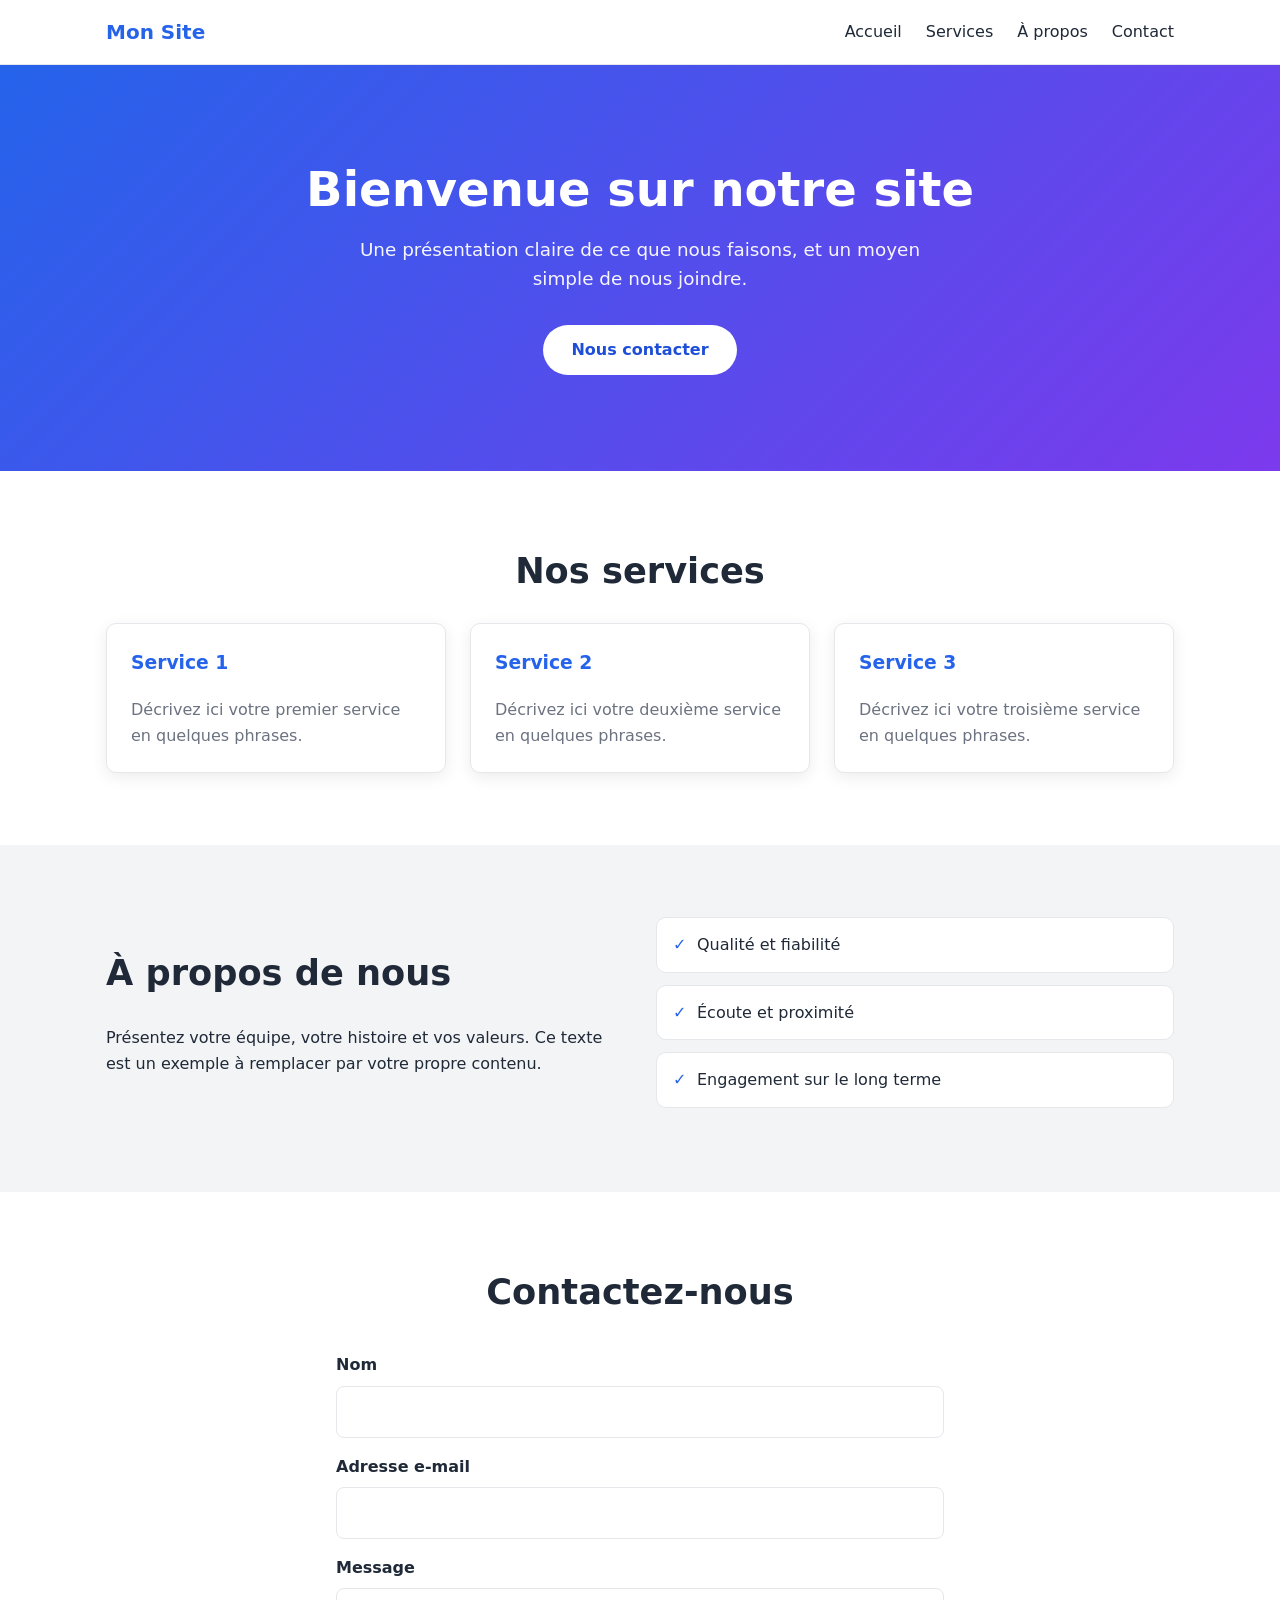
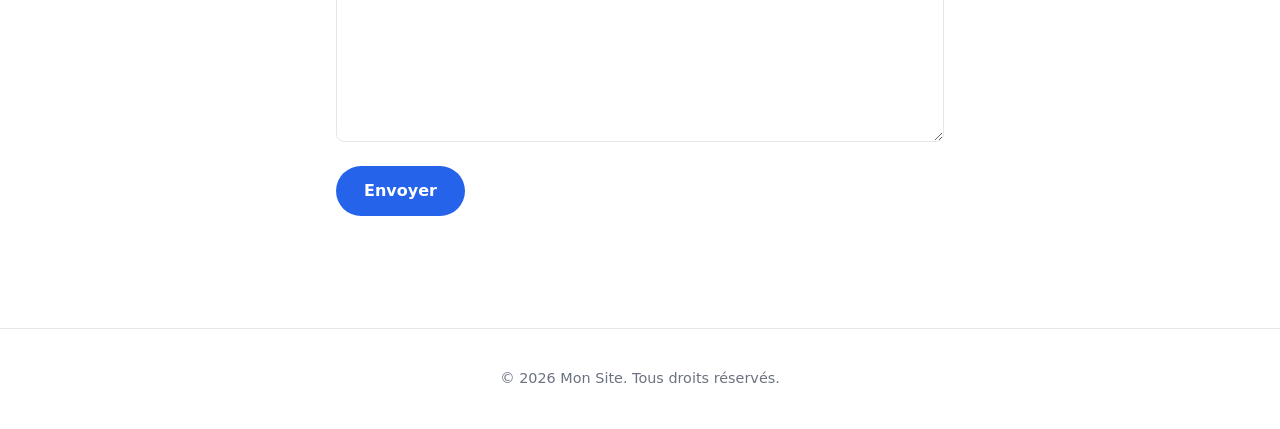
==== index.html @ e7da606e "Ajoute le site internet statique Page d'accueil responsive en HTML/CSS/JS sans dépendance : en-tête " ====
<!doctype html>
<html lang="fr">
<head>
  <meta charset="utf-8">
  <meta name="viewport" content="width=device-width, initial-scale=1">
  <meta name="description" content="Bienvenue sur notre site internet : découvrez nos services, notre histoire et contactez-nous.">
  <title>Mon site internet</title>
  <link rel="stylesheet" href="css/style.css">
</head>
<body>
  <header class="site-header">
    <div class="container header-inner">
      <a href="#accueil" class="logo">Mon Site</a>
      <button class="menu-toggle" aria-label="Ouvrir le menu" aria-expanded="false" aria-controls="menu">
        <span></span><span></span><span></span>
      </button>
      <nav id="menu" class="main-nav">
        <a href="#accueil">Accueil</a>
        <a href="#services">Services</a>
        <a href="#a-propos">À propos</a>
        <a href="#contact">Contact</a>
      </nav>
    </div>
  </header>

  <main>
    <section id="accueil" class="hero">
      <div class="container">
        <h1>Bienvenue sur notre site</h1>
        <p class="lead">Une présentation claire de ce que nous faisons, et un moyen simple de nous joindre.</p>
        <a href="#contact" class="btn">Nous contacter</a>
      </div>
    </section>

    <section id="services" class="section">
      <div class="container">
        <h2>Nos services</h2>
        <div class="cards">
          <article class="card">
            <h3>Service 1</h3>
            <p>Décrivez ici votre premier service en quelques phrases.</p>
          </article>
          <article class="card">
            <h3>Service 2</h3>
            <p>Décrivez ici votre deuxième service en quelques phrases.</p>
          </article>
          <article class="card">
            <h3>Service 3</h3>
            <p>Décrivez ici votre troisième service en quelques phrases.</p>
          </article>
        </div>
      </div>
    </section>

    <section id="a-propos" class="section alt">
      <div class="container about">
        <div>
          <h2>À propos de nous</h2>
          <p>Présentez votre équipe, votre histoire et vos valeurs. Ce texte est un exemple à remplacer par votre propre contenu.</p>
        </div>
        <ul class="highlights">
          <li>Qualité et fiabilité</li>
          <li>Écoute et proximité</li>
          <li>Engagement sur le long terme</li>
        </ul>
      </div>
    </section>

    <section id="contact" class="section">
      <div class="container narrow">
        <h2>Contactez-nous</h2>
        <form class="contact-form" action="#" method="post">
          <label for="nom">Nom</label>
          <input id="nom" name="nom" type="text" required autocomplete="name">

          <label for="email">Adresse e-mail</label>
          <input id="email" name="email" type="email" required autocomplete="email">

          <label for="message">Message</label>
          <textarea id="message" name="message" rows="5" required></textarea>

          <button type="submit" class="btn">Envoyer</button>
          <p class="form-status" role="status" aria-live="polite"></p>
        </form>
      </div>
    </section>
  </main>

  <footer class="site-footer">
    <div class="container">
      <p>&copy; <span id="annee"></span> Mon Site. Tous droits réservés.</p>
    </div>
  </footer>

  <script src="js/main.js"></script>
</body>
</html>
---- css/style.css ----
:root {
  --color-primary: #2563eb;
  --color-primary-dark: #1d4ed8;
  --color-text: #1f2937;
  --color-muted: #6b7280;
  --color-bg: #ffffff;
  --color-bg-alt: #f3f4f6;
  --color-border: #e5e7eb;
  --radius: 10px;
  --shadow: 0 4px 16px rgba(0, 0, 0, 0.08);
}

@media (prefers-color-scheme: dark) {
  :root:not([data-theme="light"]) {
    --color-text: #f3f4f6;
    --color-muted: #9ca3af;
    --color-bg: #111827;
    --color-bg-alt: #1f2937;
    --color-border: #374151;
    --shadow: 0 4px 16px rgba(0, 0, 0, 0.4);
  }
}

* {
  box-sizing: border-box;
}

html {
  scroll-behavior: smooth;
  scroll-padding-top: 80px;
}

body {
  margin: 0;
  font-family: system-ui, -apple-system, "Segoe UI", Roboto, Helvetica, Arial, sans-serif;
  line-height: 1.6;
  color: var(--color-text);
  background: var(--color-bg);
}

img {
  max-width: 100%;
  display: block;
}

.container {
  width: 100%;
  max-width: 1100px;
  margin: 0 auto;
  padding: 0 16px;
}

.narrow {
  max-width: 640px;
}

/* Header */
.site-header {
  position: sticky;
  top: 0;
  z-index: 100;
  background: var(--color-bg);
  border-bottom: 1px solid var(--color-border);
}

.header-inner {
  display: flex;
  align-items: center;
  justify-content: space-between;
  height: 64px;
}

.logo {
  font-weight: 700;
  font-size: 1.25rem;
  color: var(--color-primary);
  text-decoration: none;
}

.main-nav {
  display: none;
}

.main-nav a {
  color: var(--color-text);
  text-decoration: none;
  margin-left: 24px;
  font-weight: 500;
}

.main-nav a:hover,
.main-nav a:focus-visible {
  color: var(--color-primary);
}

.menu-toggle {
  display: flex;
  flex-direction: column;
  gap: 5px;
  padding: 8px;
  background: none;
  border: 0;
  cursor: pointer;
}

.menu-toggle span {
  display: block;
  width: 24px;
  height: 2px;
  background: var(--color-text);
  transition: transform 0.2s, opacity 0.2s;
}

.menu-toggle[aria-expanded="true"] span:nth-child(1) {
  transform: translateY(7px) rotate(45deg);
}

.menu-toggle[aria-expanded="true"] span:nth-child(2) {
  opacity: 0;
}

.menu-toggle[aria-expanded="true"] span:nth-child(3) {
  transform: translateY(-7px) rotate(-45deg);
}

/* Mobile menu (open state) */
.main-nav.open {
  display: flex;
  flex-direction: column;
  position: absolute;
  top: 64px;
  left: 0;
  right: 0;
  background: var(--color-bg);
  border-bottom: 1px solid var(--color-border);
  padding: 8px 16px 16px;
  box-shadow: var(--shadow);
}

.main-nav.open a {
  margin: 0;
  padding: 12px 0;
  border-top: 1px solid var(--color-border);
}

/* Hero */
.hero {
  padding: 96px 0;
  text-align: center;
  background: linear-gradient(135deg, var(--color-primary), #7c3aed);
  color: #fff;
}

.hero h1 {
  font-size: clamp(2rem, 5vw, 3rem);
  margin: 0 0 16px;
  line-height: 1.2;
}

.lead {
  font-size: 1.15rem;
  max-width: 600px;
  margin: 0 auto 32px;
  opacity: 0.95;
}

/* Sections */
.section {
  padding: 72px 0;
}

.section.alt {
  background: var(--color-bg-alt);
}

h2 {
  font-size: clamp(1.6rem, 4vw, 2.2rem);
  margin: 0 0 24px;
  text-align: center;
}

/* Cards */
.cards {
  display: grid;
  gap: 24px;
  grid-template-columns: 1fr;
}

.card {
  background: var(--color-bg);
  border: 1px solid var(--color-border);
  border-radius: var(--radius);
  padding: 24px;
  box-shadow: var(--shadow);
}

.card h3 {
  margin-top: 0;
  color: var(--color-primary);
}

.card p {
  color: var(--color-muted);
  margin-bottom: 0;
}

/* About */
.about {
  display: grid;
  gap: 32px;
  grid-template-columns: 1fr;
  align-items: center;
}

.about h2 {
  text-align: left;
}

.highlights {
  list-style: none;
  padding: 0;
  margin: 0;
}

.highlights li {
  padding: 14px 16px 14px 40px;
  margin-bottom: 12px;
  background: var(--color-bg);
  border-radius: var(--radius);
  border: 1px solid var(--color-border);
  position: relative;
}

.highlights li::before {
  content: "✓";
  position: absolute;
  left: 16px;
  color: var(--color-primary);
  font-weight: 700;
}

/* Form */
.contact-form {
  display: flex;
  flex-direction: column;
  gap: 8px;
}

.contact-form label {
  font-weight: 600;
  margin-top: 8px;
}

.contact-form input,
.contact-form textarea {
  font: inherit;
  padding: 12px;
  border: 1px solid var(--color-border);
  border-radius: 8px;
  background: var(--color-bg);
  color: var(--color-text);
}

.contact-form input:focus,
.contact-form textarea:focus {
  outline: 2px solid var(--color-primary);
  outline-offset: 1px;
}

.contact-form .btn {
  margin-top: 16px;
  align-self: flex-start;
  cursor: pointer;
}

.form-status {
  margin: 8px 0 0;
  min-height: 1.5em;
  color: var(--color-muted);
}

/* Buttons */
.btn {
  display: inline-block;
  padding: 12px 28px;
  background: #fff;
  color: var(--color-primary-dark);
  border: 0;
  border-radius: 999px;
  font: inherit;
  font-weight: 600;
  text-decoration: none;
  transition: transform 0.15s, box-shadow 0.15s;
}

.btn:hover,
.btn:focus-visible {
  transform: translateY(-2px);
  box-shadow: var(--shadow);
}

.section .btn,
.contact-form .btn {
  background: var(--color-primary);
  color: #fff;
}

.section .btn:hover,
.contact-form .btn:hover {
  background: var(--color-primary-dark);
}

/* Footer */
.site-footer {
  padding: 24px 0;
  text-align: center;
  color: var(--color-muted);
  border-top: 1px solid var(--color-border);
  font-size: 0.9rem;
}

/* Desktop */
@media (min-width: 768px) {
  .menu-toggle {
    display: none;
  }

  .main-nav {
    display: flex;
    align-items: center;
  }

  .cards {
    grid-template-columns: repeat(3, 1fr);
  }

  .about {
    grid-template-columns: 1fr 1fr;
  }
}

@media (prefers-reduced-motion: reduce) {
  html {
    scroll-behavior: auto;
  }

  *,
  *::before,
  *::after {
    transition: none !important;
  }
}
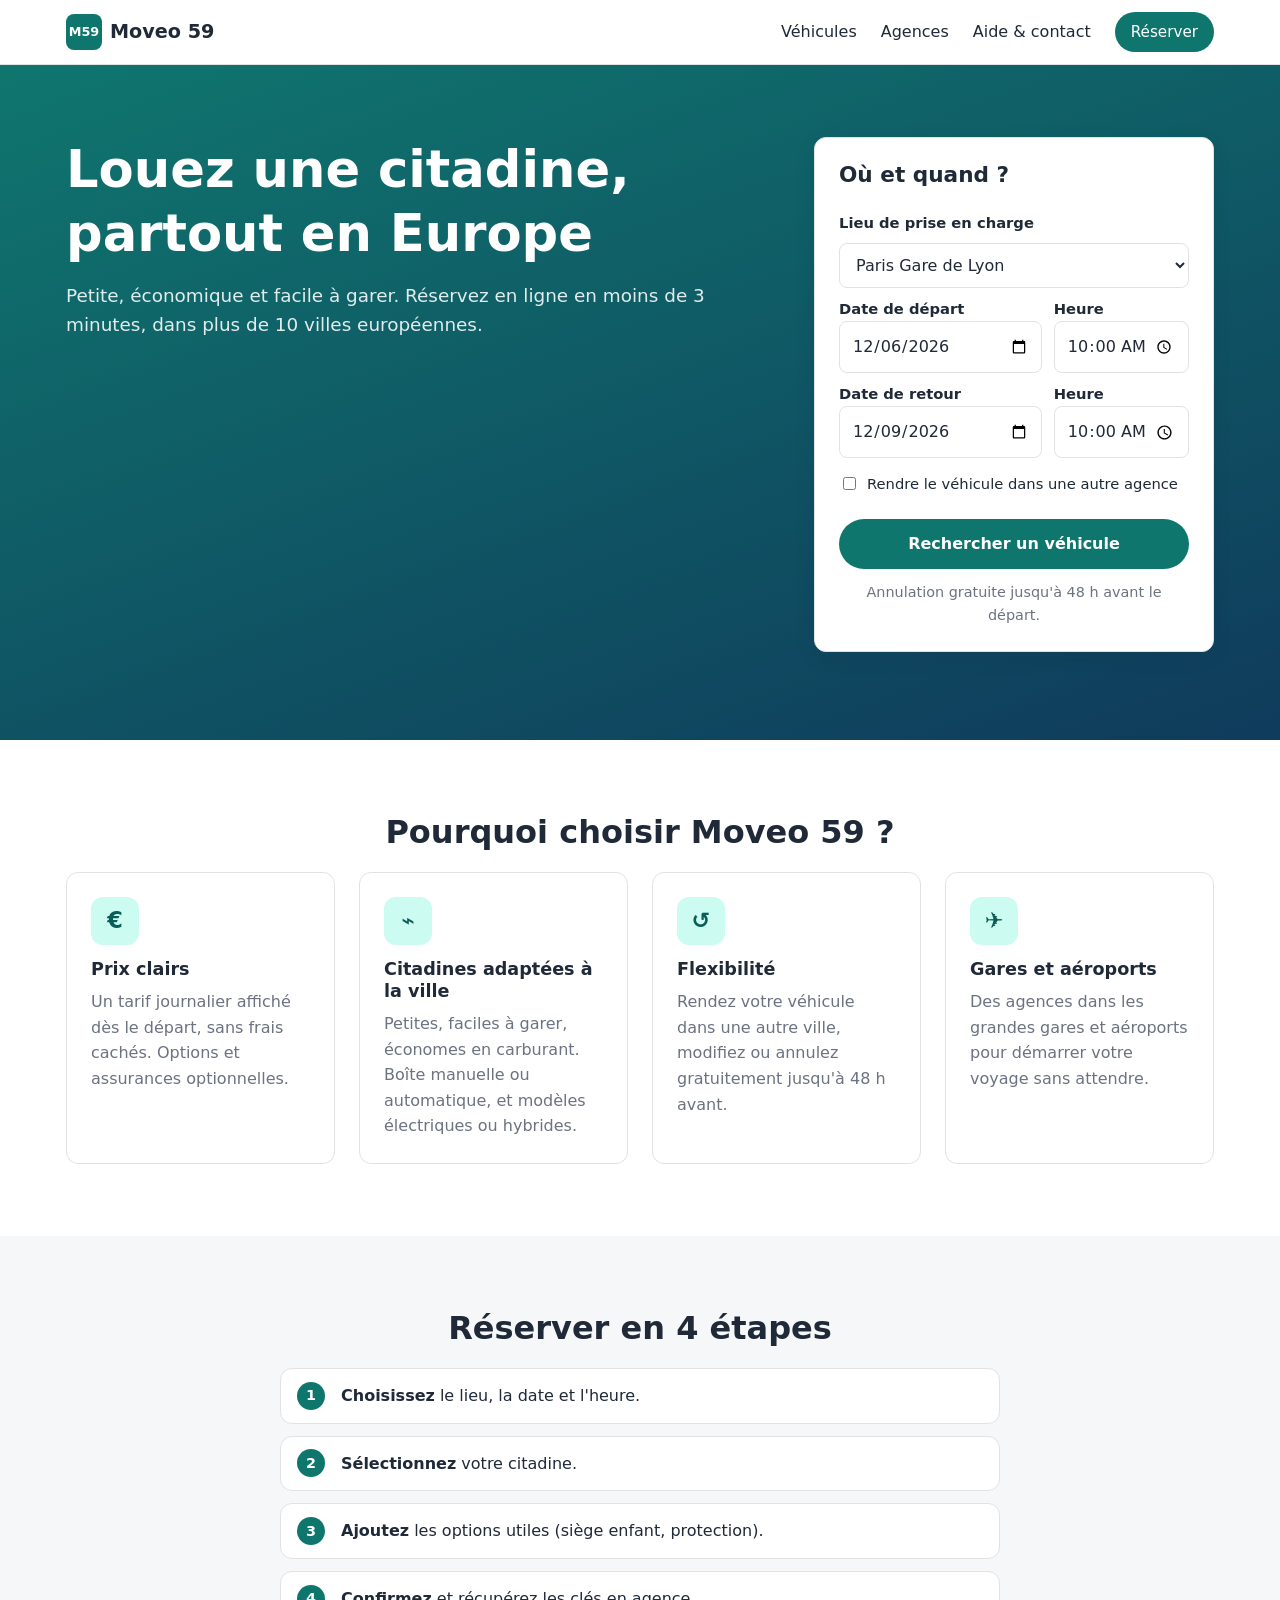
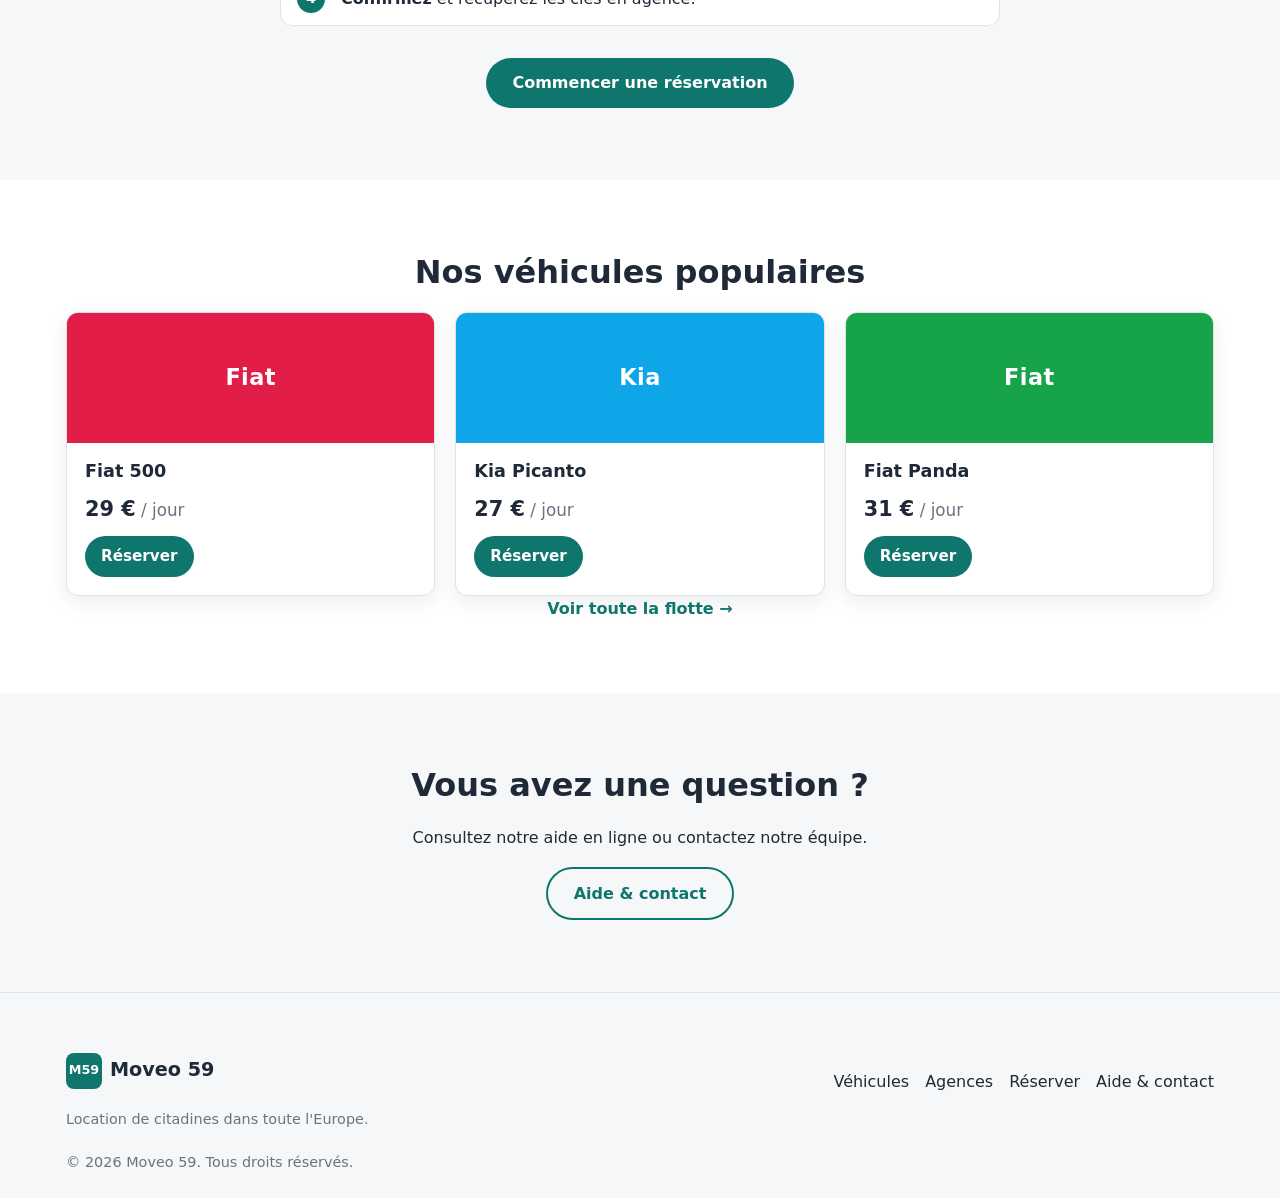
==== commit feda9976: "Crée le site de location Moveo 59 Site statique multi-pages pour la location de citadines en Europe " ====
--- a/index.html
+++ b/index.html
@@ -3,95 +3,173 @@
 <head>
   <meta charset="utf-8">
   <meta name="viewport" content="width=device-width, initial-scale=1">
-  <meta name="description" content="Bienvenue sur notre site internet : découvrez nos services, notre histoire et contactez-nous.">
-  <title>Mon site internet</title>
+  <meta name="description" content="Moveo 59 : location de véhicules citadins dans toute l'Europe. Réservez en quelques clics, récupérez votre voiture en agence ou à l'aéroport.">
+  <title>Moveo 59 — Location de citadines en Europe</title>
   <link rel="stylesheet" href="css/style.css">
 </head>
 <body>
   <header class="site-header">
     <div class="container header-inner">
-      <a href="#accueil" class="logo">Mon Site</a>
+      <a href="index.html" class="logo"><span class="logo-mark">M59</span> Moveo 59</a>
       <button class="menu-toggle" aria-label="Ouvrir le menu" aria-expanded="false" aria-controls="menu">
         <span></span><span></span><span></span>
       </button>
       <nav id="menu" class="main-nav">
-        <a href="#accueil">Accueil</a>
-        <a href="#services">Services</a>
-        <a href="#a-propos">À propos</a>
-        <a href="#contact">Contact</a>
+        <a href="vehicules.html">Véhicules</a>
+        <a href="agences.html">Agences</a>
+        <a href="contact.html">Aide &amp; contact</a>
+        <a href="reservation.html" class="btn btn-small nav-cta">Réserver</a>
       </nav>
     </div>
   </header>
 
   <main>
-    <section id="accueil" class="hero">
-      <div class="container">
-        <h1>Bienvenue sur notre site</h1>
-        <p class="lead">Une présentation claire de ce que nous faisons, et un moyen simple de nous joindre.</p>
-        <a href="#contact" class="btn">Nous contacter</a>
+    <section class="hero">
+      <div class="container hero-grid">
+        <div class="hero-texte">
+          <h1>Louez une citadine, partout en Europe</h1>
+          <p class="lead">Petite, économique et facile à garer. Réservez en ligne en moins de 3 minutes, dans plus de 10 villes européennes.</p>
+        </div>
+
+        <form id="form-recherche" class="recherche" aria-label="Rechercher un véhicule">
+          <h2>Où et quand ?</h2>
+
+          <label for="retrait">Lieu de prise en charge</label>
+          <select id="retrait" name="retrait" required></select>
+
+          <div class="ligne-2">
+            <div>
+              <label for="date-debut">Date de départ</label>
+              <input id="date-debut" type="date" required>
+            </div>
+            <div>
+              <label for="heure-debut">Heure</label>
+              <input id="heure-debut" type="time" value="10:00" required>
+            </div>
+          </div>
+
+          <div class="ligne-2">
+            <div>
+              <label for="date-fin">Date de retour</label>
+              <input id="date-fin" type="date" required>
+            </div>
+            <div>
+              <label for="heure-fin">Heure</label>
+              <input id="heure-fin" type="time" value="10:00" required>
+            </div>
+          </div>
+
+          <label class="checkbox">
+            <input id="autre-retour" type="checkbox">
+            Rendre le véhicule dans une autre agence
+          </label>
+
+          <div id="bloc-retour" hidden>
+            <label for="restitution">Lieu de retour</label>
+            <select id="restitution" name="restitution"></select>
+          </div>
+
+          <button type="submit" class="btn btn-block">Rechercher un véhicule</button>
+          <p class="petit">Annulation gratuite jusqu'à 48 h avant le départ.</p>
+        </form>
       </div>
     </section>
 
-    <section id="services" class="section">
+    <section class="section">
       <div class="container">
-        <h2>Nos services</h2>
-        <div class="cards">
-          <article class="card">
-            <h3>Service 1</h3>
-            <p>Décrivez ici votre premier service en quelques phrases.</p>
-          </article>
-          <article class="card">
-            <h3>Service 2</h3>
-            <p>Décrivez ici votre deuxième service en quelques phrases.</p>
-          </article>
-          <article class="card">
-            <h3>Service 3</h3>
-            <p>Décrivez ici votre troisième service en quelques phrases.</p>
-          </article>
+        <h2 class="centre">Pourquoi choisir Moveo 59&nbsp;?</h2>
+        <div class="atouts">
+          <div class="atout">
+            <div class="icone" aria-hidden="true">€</div>
+            <h3>Prix clairs</h3>
+            <p>Un tarif journalier affiché dès le départ, sans frais cachés. Options et assurances optionnelles.</p>
+          </div>
+          <div class="atout">
+            <div class="icone" aria-hidden="true">⌁</div>
+            <h3>Citadines adaptées à la ville</h3>
+            <p>Petites, faciles à garer, économes en carburant. Boîte manuelle ou automatique, et modèles électriques ou hybrides.</p>
+          </div>
+          <div class="atout">
+            <div class="icone" aria-hidden="true">↺</div>
+            <h3>Flexibilité</h3>
+            <p>Rendez votre véhicule dans une autre ville, modifiez ou annulez gratuitement jusqu'à 48 h avant.</p>
+          </div>
+          <div class="atout">
+            <div class="icone" aria-hidden="true">✈</div>
+            <h3>Gares et aéroports</h3>
+            <p>Des agences dans les grandes gares et aéroports pour démarrer votre voyage sans attendre.</p>
+          </div>
         </div>
       </div>
     </section>
 
-    <section id="a-propos" class="section alt">
-      <div class="container about">
-        <div>
-          <h2>À propos de nous</h2>
-          <p>Présentez votre équipe, votre histoire et vos valeurs. Ce texte est un exemple à remplacer par votre propre contenu.</p>
+    <section class="section alt">
+      <div class="container">
+        <h2 class="centre">Réserver en 4 étapes</h2>
+        <ol class="etapes-liste">
+          <li><strong>Choisissez</strong> le lieu, la date et l'heure.</li>
+          <li><strong>Sélectionnez</strong> votre citadine.</li>
+          <li><strong>Ajoutez</strong> les options utiles (siège enfant, protection).</li>
+          <li><strong>Confirmez</strong> et récupérez les clés en agence.</li>
+        </ol>
+        <div class="centre">
+          <a href="reservation.html" class="btn">Commencer une réservation</a>
         </div>
-        <ul class="highlights">
-          <li>Qualité et fiabilité</li>
-          <li>Écoute et proximité</li>
-          <li>Engagement sur le long terme</li>
-        </ul>
       </div>
     </section>
 
-    <section id="contact" class="section">
-      <div class="container narrow">
-        <h2>Contactez-nous</h2>
-        <form class="contact-form" action="#" method="post">
-          <label for="nom">Nom</label>
-          <input id="nom" name="nom" type="text" required autocomplete="name">
+    <section class="section">
+      <div class="container">
+        <h2 class="centre">Nos véhicules populaires</h2>
+        <div id="populaires" class="grille-vehicules"></div>
+        <div class="centre">
+          <a href="vehicules.html" class="btn-lien">Voir toute la flotte →</a>
+        </div>
+      </div>
+    </section>
 
-          <label for="email">Adresse e-mail</label>
-          <input id="email" name="email" type="email" required autocomplete="email">
-
-          <label for="message">Message</label>
-          <textarea id="message" name="message" rows="5" required></textarea>
-
-          <button type="submit" class="btn">Envoyer</button>
-          <p class="form-status" role="status" aria-live="polite"></p>
-        </form>
+    <section class="section alt">
+      <div class="container centre">
+        <h2>Vous avez une question ?</h2>
+        <p>Consultez notre aide en ligne ou contactez notre équipe.</p>
+        <a href="contact.html" class="btn btn-secondaire">Aide &amp; contact</a>
       </div>
     </section>
   </main>
 
   <footer class="site-footer">
-    <div class="container">
-      <p>&copy; <span id="annee"></span> Mon Site. Tous droits réservés.</p>
+    <div class="container footer-grid">
+      <div>
+        <p class="logo"><span class="logo-mark">M59</span> Moveo 59</p>
+        <p class="petit">Location de citadines dans toute l'Europe.</p>
+      </div>
+      <nav class="footer-nav" aria-label="Pied de page">
+        <a href="vehicules.html">Véhicules</a>
+        <a href="agences.html">Agences</a>
+        <a href="reservation.html">Réserver</a>
+        <a href="contact.html">Aide &amp; contact</a>
+      </nav>
+      <p class="petit">&copy; <span id="annee"></span> Moveo 59. Tous droits réservés.</p>
     </div>
   </footer>
 
-  <script src="js/main.js"></script>
+  <script src="js/data.js"></script>
+  <script src="js/app.js"></script>
+  <script>
+    // Affiche quelques véhicules populaires sur l'accueil
+    (function () {
+      var c = document.getElementById("populaires");
+      if (!c || typeof VEHICULES === "undefined") return;
+      VEHICULES.slice(0, 3).forEach(function (v) {
+        var a = document.createElement("article");
+        a.className = "vehicule-card";
+        a.innerHTML = '<div class="vehicule-visuel" style="background:' + v.couleur + '"><span>' + v.marque + '</span></div>' +
+          '<div class="vehicule-corps"><h3>' + v.marque + ' ' + v.modele + '</h3>' +
+          '<div class="vehicule-prix"><strong>' + v.prixJour.toLocaleString("fr-FR") + ' €</strong> / jour</div>' +
+          '<a class="btn btn-small" href="reservation.html?vehicule=' + v.id + '">Réserver</a></div>';
+        c.appendChild(a);
+      });
+    })();
+  </script>
 </body>
 </html>
--- a/css/style.css
+++ b/css/style.css
@@ -1,66 +1,67 @@
 :root {
-  --color-primary: #2563eb;
-  --color-primary-dark: #1d4ed8;
-  --color-text: #1f2937;
-  --color-muted: #6b7280;
-  --color-bg: #ffffff;
-  --color-bg-alt: #f3f4f6;
-  --color-border: #e5e7eb;
-  --radius: 10px;
-  --shadow: 0 4px 16px rgba(0, 0, 0, 0.08);
+  --c-primary: #0f766e;
+  --c-primary-dark: #0b5d57;
+  --c-accent: #f59e0b;
+  --c-text: #1f2937;
+  --c-muted: #6b7280;
+  --c-bg: #ffffff;
+  --c-bg-alt: #f5f7f8;
+  --c-border: #dfe3e6;
+  --c-danger: #b91c1c;
+  --radius: 12px;
+  --shadow: 0 6px 20px rgba(15, 23, 42, 0.08);
 }
 
 @media (prefers-color-scheme: dark) {
   :root:not([data-theme="light"]) {
-    --color-text: #f3f4f6;
-    --color-muted: #9ca3af;
-    --color-bg: #111827;
-    --color-bg-alt: #1f2937;
-    --color-border: #374151;
-    --shadow: 0 4px 16px rgba(0, 0, 0, 0.4);
+    --c-text: #f3f4f6;
+    --c-muted: #9ca3af;
+    --c-bg: #0f172a;
+    --c-bg-alt: #111c2e;
+    --c-border: #334155;
+    --shadow: 0 6px 20px rgba(0, 0, 0, 0.4);
   }
 }
 
-* {
-  box-sizing: border-box;
-}
-
-html {
-  scroll-behavior: smooth;
-  scroll-padding-top: 80px;
-}
+* { box-sizing: border-box; }
+
+[hidden] { display: none !important; }
+
+html { scroll-behavior: smooth; scroll-padding-top: 80px; }
 
 body {
   margin: 0;
   font-family: system-ui, -apple-system, "Segoe UI", Roboto, Helvetica, Arial, sans-serif;
+  font-size: 16px;
   line-height: 1.6;
-  color: var(--color-text);
-  background: var(--color-bg);
-}
-
-img {
-  max-width: 100%;
-  display: block;
-}
+  color: var(--c-text);
+  background: var(--c-bg);
+}
+
+img { max-width: 100%; display: block; }
 
 .container {
   width: 100%;
-  max-width: 1100px;
+  max-width: 1180px;
   margin: 0 auto;
   padding: 0 16px;
 }
 
-.narrow {
-  max-width: 640px;
-}
-
-/* Header */
+.narrow { max-width: 760px; }
+.centre { text-align: center; }
+.petit { font-size: 0.9rem; color: var(--c-muted); }
+
+h1, h2, h3 { line-height: 1.25; }
+h2 { font-size: clamp(1.5rem, 3.5vw, 2rem); margin: 0 0 20px; }
+h3 { font-size: 1.1rem; margin: 0 0 8px; }
+
+/* ---------- En-tête ---------- */
 .site-header {
   position: sticky;
   top: 0;
   z-index: 100;
-  background: var(--color-bg);
-  border-bottom: 1px solid var(--color-border);
+  background: var(--c-bg);
+  border-bottom: 1px solid var(--c-border);
 }
 
 .header-inner {
@@ -71,27 +72,46 @@
 }
 
 .logo {
+  display: inline-flex;
+  align-items: center;
+  gap: 8px;
   font-weight: 700;
-  font-size: 1.25rem;
-  color: var(--color-primary);
+  font-size: 1.2rem;
+  color: var(--c-text);
   text-decoration: none;
 }
 
-.main-nav {
-  display: none;
-}
+.logo-mark {
+  display: inline-grid;
+  place-items: center;
+  width: 36px;
+  height: 36px;
+  border-radius: 8px;
+  background: var(--c-primary);
+  color: #fff;
+  font-size: 0.8rem;
+  font-weight: 800;
+}
+
+.main-nav { display: none; }
 
 .main-nav a {
-  color: var(--color-text);
+  color: var(--c-text);
   text-decoration: none;
   margin-left: 24px;
   font-weight: 500;
 }
 
 .main-nav a:hover,
-.main-nav a:focus-visible {
-  color: var(--color-primary);
-}
+.main-nav a:focus-visible,
+.main-nav a.active { color: var(--c-primary); }
+
+.main-nav .nav-cta {
+  color: #fff;
+  margin-left: 24px;
+}
+
+.main-nav .nav-cta:hover { color: #fff; }
 
 .menu-toggle {
   display: flex;
@@ -107,23 +127,14 @@
   display: block;
   width: 24px;
   height: 2px;
-  background: var(--color-text);
+  background: var(--c-text);
   transition: transform 0.2s, opacity 0.2s;
 }
 
-.menu-toggle[aria-expanded="true"] span:nth-child(1) {
-  transform: translateY(7px) rotate(45deg);
-}
-
-.menu-toggle[aria-expanded="true"] span:nth-child(2) {
-  opacity: 0;
-}
-
-.menu-toggle[aria-expanded="true"] span:nth-child(3) {
-  transform: translateY(-7px) rotate(-45deg);
-}
-
-/* Mobile menu (open state) */
+.menu-toggle[aria-expanded="true"] span:nth-child(1) { transform: translateY(7px) rotate(45deg); }
+.menu-toggle[aria-expanded="true"] span:nth-child(2) { opacity: 0; }
+.menu-toggle[aria-expanded="true"] span:nth-child(3) { transform: translateY(-7px) rotate(-45deg); }
+
 .main-nav.open {
   display: flex;
   flex-direction: column;
@@ -131,8 +142,8 @@
   top: 64px;
   left: 0;
   right: 0;
-  background: var(--color-bg);
-  border-bottom: 1px solid var(--color-border);
+  background: var(--c-bg);
+  border-bottom: 1px solid var(--c-border);
   padding: 8px 16px 16px;
   box-shadow: var(--shadow);
 }
@@ -140,213 +151,559 @@
 .main-nav.open a {
   margin: 0;
   padding: 12px 0;
-  border-top: 1px solid var(--color-border);
-}
-
-/* Hero */
-.hero {
-  padding: 96px 0;
+  border-top: 1px solid var(--c-border);
+}
+
+.main-nav.open .nav-cta {
+  margin-top: 12px;
+  border: 0;
   text-align: center;
-  background: linear-gradient(135deg, var(--color-primary), #7c3aed);
-  color: #fff;
-}
-
-.hero h1 {
-  font-size: clamp(2rem, 5vw, 3rem);
-  margin: 0 0 16px;
-  line-height: 1.2;
-}
-
-.lead {
-  font-size: 1.15rem;
-  max-width: 600px;
-  margin: 0 auto 32px;
-  opacity: 0.95;
-}
-
-/* Sections */
-.section {
-  padding: 72px 0;
-}
-
-.section.alt {
-  background: var(--color-bg-alt);
-}
-
-h2 {
-  font-size: clamp(1.6rem, 4vw, 2.2rem);
-  margin: 0 0 24px;
-  text-align: center;
-}
-
-/* Cards */
-.cards {
-  display: grid;
-  gap: 24px;
-  grid-template-columns: 1fr;
-}
-
-.card {
-  background: var(--color-bg);
-  border: 1px solid var(--color-border);
-  border-radius: var(--radius);
-  padding: 24px;
-  box-shadow: var(--shadow);
-}
-
-.card h3 {
-  margin-top: 0;
-  color: var(--color-primary);
-}
-
-.card p {
-  color: var(--color-muted);
-  margin-bottom: 0;
-}
-
-/* About */
-.about {
-  display: grid;
-  gap: 32px;
-  grid-template-columns: 1fr;
-  align-items: center;
-}
-
-.about h2 {
-  text-align: left;
-}
-
-.highlights {
-  list-style: none;
-  padding: 0;
-  margin: 0;
-}
-
-.highlights li {
-  padding: 14px 16px 14px 40px;
-  margin-bottom: 12px;
-  background: var(--color-bg);
-  border-radius: var(--radius);
-  border: 1px solid var(--color-border);
-  position: relative;
-}
-
-.highlights li::before {
-  content: "✓";
-  position: absolute;
-  left: 16px;
-  color: var(--color-primary);
-  font-weight: 700;
-}
-
-/* Form */
-.contact-form {
-  display: flex;
-  flex-direction: column;
-  gap: 8px;
-}
-
-.contact-form label {
-  font-weight: 600;
-  margin-top: 8px;
-}
-
-.contact-form input,
-.contact-form textarea {
-  font: inherit;
-  padding: 12px;
-  border: 1px solid var(--color-border);
-  border-radius: 8px;
-  background: var(--color-bg);
-  color: var(--color-text);
-}
-
-.contact-form input:focus,
-.contact-form textarea:focus {
-  outline: 2px solid var(--color-primary);
-  outline-offset: 1px;
-}
-
-.contact-form .btn {
-  margin-top: 16px;
-  align-self: flex-start;
-  cursor: pointer;
-}
-
-.form-status {
-  margin: 8px 0 0;
-  min-height: 1.5em;
-  color: var(--color-muted);
-}
-
-/* Buttons */
+}
+
+/* ---------- Boutons ---------- */
 .btn {
   display: inline-block;
-  padding: 12px 28px;
-  background: #fff;
-  color: var(--color-primary-dark);
+  padding: 12px 26px;
+  background: var(--c-primary);
+  color: #fff;
   border: 0;
   border-radius: 999px;
   font: inherit;
   font-weight: 600;
   text-decoration: none;
-  transition: transform 0.15s, box-shadow 0.15s;
+  text-align: center;
+  cursor: pointer;
+  transition: background 0.15s, transform 0.15s, box-shadow 0.15s;
 }
 
 .btn:hover,
 .btn:focus-visible {
-  transform: translateY(-2px);
+  background: var(--c-primary-dark);
+  transform: translateY(-1px);
   box-shadow: var(--shadow);
 }
 
-.section .btn,
-.contact-form .btn {
-  background: var(--color-primary);
+.btn-small { padding: 8px 16px; font-size: 0.95rem; }
+.btn-block { display: block; width: 100%; }
+
+.btn-secondaire {
+  background: transparent;
+  color: var(--c-primary);
+  border: 2px solid var(--c-primary);
+}
+
+.btn-secondaire:hover,
+.btn-secondaire:focus-visible {
+  background: var(--c-primary);
   color: #fff;
 }
 
-.section .btn:hover,
-.contact-form .btn:hover {
-  background: var(--color-primary-dark);
-}
-
-/* Footer */
+.btn-lien {
+  color: var(--c-primary);
+  font-weight: 600;
+  text-decoration: none;
+}
+
+.btn-lien:hover { text-decoration: underline; }
+
+/* ---------- Accueil ---------- */
+.hero {
+  padding: 56px 0 72px;
+  background: linear-gradient(160deg, #0f766e 0%, #0f3b5c 100%);
+  color: #fff;
+}
+
+.hero .lead { color: rgba(255, 255, 255, 0.88); }
+.hero h1 { color: #fff; }
+
+.hero-grid {
+  display: grid;
+  gap: 32px;
+  grid-template-columns: 1fr;
+  align-items: start;
+}
+
+.hero h1 {
+  font-size: clamp(2rem, 5vw, 3.2rem);
+  margin: 0 0 16px;
+}
+
+.lead {
+  font-size: 1.15rem;
+  color: var(--c-muted);
+  margin: 0 0 16px;
+}
+
+.recherche {
+  color: var(--c-text);
+  background: var(--c-bg);
+  border: 1px solid var(--c-border);
+  border-radius: var(--radius);
+  box-shadow: var(--shadow);
+  padding: 24px;
+  display: flex;
+  flex-direction: column;
+  gap: 8px;
+}
+
+.recherche h2 { font-size: 1.35rem; margin-bottom: 8px; }
+
+.ligne-2 {
+  display: grid;
+  grid-template-columns: minmax(0, 1.5fr) minmax(0, 1fr);
+  gap: 12px;
+}
+
+.ligne-2 > div,
+.recherche,
+.hero-grid > *,
+.filtres > div { min-width: 0; }
+
+.recherche input,
+.recherche select { min-width: 0; max-width: 100%; }
+
+label {
+  font-weight: 600;
+  font-size: 0.92rem;
+  margin-top: 6px;
+}
+
+input, select, textarea {
+  font: inherit;
+  width: 100%;
+  padding: 11px 12px;
+  border: 1px solid var(--c-border);
+  border-radius: 8px;
+  background: var(--c-bg);
+  color: var(--c-text);
+}
+
+input:focus, select:focus, textarea:focus {
+  outline: 2px solid var(--c-primary);
+  outline-offset: 1px;
+}
+
+.checkbox {
+  display: flex;
+  align-items: center;
+  gap: 8px;
+  font-weight: 500;
+  margin: 6px 0;
+}
+
+.checkbox input { width: auto; }
+
+.recherche .btn { margin-top: 10px; }
+
+.recherche .petit { margin: 4px 0 0; text-align: center; }
+
+.section { padding: 72px 0; }
+.section.alt { background: var(--c-bg-alt); }
+
+.atouts {
+  display: grid;
+  gap: 24px;
+  grid-template-columns: 1fr;
+}
+
+.atout {
+  padding: 24px;
+  background: var(--c-bg);
+  border: 1px solid var(--c-border);
+  border-radius: var(--radius);
+}
+
+.icone {
+  display: grid;
+  place-items: center;
+  width: 48px;
+  height: 48px;
+  border-radius: 12px;
+  background: #ccfbf1;
+  color: var(--c-primary-dark);
+  font-size: 1.4rem;
+  font-weight: 700;
+  margin-bottom: 14px;
+}
+
+.atout p { margin: 0; color: var(--c-muted); }
+
+.etapes-liste {
+  max-width: 720px;
+  margin: 0 auto 32px;
+  padding-left: 0;
+  list-style: none;
+  counter-reset: etape;
+}
+
+.etapes-liste li {
+  counter-increment: etape;
+  position: relative;
+  padding: 14px 16px 14px 60px;
+  margin-bottom: 12px;
+  background: var(--c-bg);
+  border: 1px solid var(--c-border);
+  border-radius: var(--radius);
+}
+
+.etapes-liste li::before {
+  content: counter(etape);
+  position: absolute;
+  left: 16px;
+  top: 50%;
+  transform: translateY(-50%);
+  width: 28px;
+  height: 28px;
+  border-radius: 50%;
+  background: var(--c-primary);
+  color: #fff;
+  font-weight: 700;
+  display: grid;
+  place-items: center;
+  font-size: 0.9rem;
+}
+
+/* ---------- Pages intérieures ---------- */
+.page-titre {
+  padding: 48px 0 32px;
+  background: var(--c-bg-alt);
+  border-bottom: 1px solid var(--c-border);
+}
+
+.page-titre h1 { font-size: clamp(1.8rem, 4vw, 2.5rem); margin: 0 0 8px; }
+.page-titre .lead { margin: 0; }
+
+.filtres {
+  display: grid;
+  gap: 12px;
+  grid-template-columns: 1fr;
+  align-items: end;
+  margin-bottom: 28px;
+}
+
+.filtres > div { display: flex; flex-direction: column; }
+
+.filtres label { margin-top: 0; margin-bottom: 4px; }
+
+.champ-large { grid-column: auto; }
+
+.compteur {
+  margin: 0;
+  color: var(--c-muted);
+  font-weight: 500;
+  align-self: center;
+}
+
+.vide {
+  grid-column: 1 / -1;
+  color: var(--c-muted);
+  text-align: center;
+  padding: 32px 0;
+}
+
+/* ---------- Cartes véhicules ---------- */
+.grille-vehicules,
+.grille-agences {
+  display: grid;
+  gap: 20px;
+  grid-template-columns: 1fr;
+}
+
+.vehicule-card,
+.agence-card {
+  background: var(--c-bg);
+  border: 1px solid var(--c-border);
+  border-radius: var(--radius);
+  overflow: hidden;
+  box-shadow: var(--shadow);
+  display: flex;
+  flex-direction: column;
+}
+
+.agence-card { padding: 20px; }
+.agence-card p { color: var(--c-muted); margin: 0 0 8px; }
+.agence-card .btn { margin-top: auto; align-self: flex-start; }
+
+.vehicule-visuel {
+  height: 130px;
+  display: grid;
+  place-items: center;
+  color: #fff;
+  font-weight: 800;
+  font-size: 1.4rem;
+  letter-spacing: 0.02em;
+}
+
+.vehicule-corps {
+  padding: 18px;
+  display: flex;
+  flex-direction: column;
+  gap: 10px;
+  flex: 1;
+}
+
+.vehicule-corps h3 { margin: 0; }
+
+.specs {
+  list-style: none;
+  margin: 0;
+  padding: 0;
+  display: flex;
+  flex-wrap: wrap;
+  gap: 6px;
+}
+
+.specs li {
+  font-size: 0.85rem;
+  padding: 3px 10px;
+  border-radius: 999px;
+  background: var(--c-bg-alt);
+  border: 1px solid var(--c-border);
+  color: var(--c-muted);
+}
+
+.vehicule-prix { font-size: 1.05rem; color: var(--c-muted); }
+.vehicule-prix strong { color: var(--c-text); font-size: 1.3rem; }
+
+.vehicule-corps .btn { margin-top: auto; align-self: flex-start; }
+
+/* ---------- Avantages des pages / FAQ / contact ---------- */
+.faq { display: flex; flex-direction: column; gap: 10px; }
+
+.faq-item {
+  border: 1px solid var(--c-border);
+  border-radius: var(--radius);
+  background: var(--c-bg);
+  overflow: hidden;
+}
+
+.faq-question {
+  width: 100%;
+  text-align: left;
+  padding: 16px 18px;
+  background: none;
+  border: 0;
+  font: inherit;
+  font-weight: 600;
+  color: var(--c-text);
+  cursor: pointer;
+}
+
+.faq-question::after {
+  content: "+";
+  float: right;
+  font-size: 1.2rem;
+  color: var(--c-primary);
+}
+
+.faq-question[aria-expanded="true"]::after { content: "−"; }
+
+.faq-reponse { padding: 0 18px 16px; color: var(--c-muted); }
+.faq-reponse p { margin: 0; }
+
+.deux-colonnes {
+  display: grid;
+  gap: 40px;
+  grid-template-columns: 1fr;
+}
+
+.formulaire-client {
+  display: flex;
+  flex-direction: column;
+  gap: 8px;
+}
+
+.formulaire-client .btn { align-self: flex-start; margin-top: 12px; }
+
+.statut { margin: 8px 0 0; color: var(--c-primary); font-weight: 600; min-height: 1.5em; }
+
+.coordonnees { margin-top: 32px; }
+.coordonnees h3 { margin-top: 16px; }
+.coordonnees p { margin: 0; color: var(--c-muted); }
+
+/* ---------- Réservation ---------- */
+.progression {
+  list-style: none;
+  display: flex;
+  gap: 8px;
+  padding: 0;
+  margin: 0 0 28px;
+  counter-reset: pas;
+  flex-wrap: wrap;
+}
+
+.progression li {
+  flex: 1 1 140px;
+  counter-increment: pas;
+  padding: 10px 12px;
+  border-radius: 8px;
+  border: 1px solid var(--c-border);
+  color: var(--c-muted);
+  font-size: 0.9rem;
+  font-weight: 600;
+  background: var(--c-bg);
+}
+
+.progression li::before { content: counter(pas) ". "; }
+
+.progression li.actif {
+  border-color: var(--c-primary);
+  color: var(--c-primary);
+}
+
+.etape {
+  background: var(--c-bg);
+  border: 1px solid var(--c-border);
+  border-radius: var(--radius);
+  padding: 24px;
+  box-shadow: var(--shadow);
+  display: flex;
+  flex-direction: column;
+  gap: 8px;
+}
+
+.titre-etape { margin: 0 0 8px; font-size: 1.3rem; }
+
+.actions {
+  display: flex;
+  justify-content: space-between;
+  gap: 12px;
+  margin-top: 16px;
+  flex-wrap: wrap;
+}
+
+.erreur { color: var(--c-danger); font-weight: 600; margin: 8px 0 0; min-height: 1em; }
+
+.choix-liste { display: flex; flex-direction: column; gap: 10px; }
+
+.choix-vehicule,
+.choix-option {
+  display: flex;
+  gap: 12px;
+  align-items: flex-start;
+  padding: 14px;
+  border: 1px solid var(--c-border);
+  border-radius: 10px;
+  cursor: pointer;
+}
+
+.choix-vehicule:has(input:checked),
+.choix-option:has(input:checked) {
+  border-color: var(--c-primary);
+  background: #f0fdfa;
+}
+
+[data-theme="dark"] .choix-vehicule:has(input:checked),
+:root:not([data-theme="light"]) .choix-vehicule:has(input:checked),
+[data-theme="dark"] .choix-option:has(input:checked),
+:root:not([data-theme="light"]) .choix-option:has(input:checked) { background: #0f2a27; }
+
+.choix-vehicule input,
+.choix-option input { width: auto; margin-top: 4px; }
+
+.choix-corps { display: flex; flex-direction: column; gap: 2px; }
+.choix-corps span { color: var(--c-muted); font-size: 0.92rem; }
+
+.recap {
+  background: var(--c-bg-alt);
+  border-radius: 10px;
+  padding: 16px;
+  margin-bottom: 16px;
+}
+
+.recap h3 { margin-bottom: 10px; }
+.recap p { margin: 4px 0; }
+
+.recap-lignes {
+  list-style: none;
+  padding: 0;
+  margin: 12px 0;
+  border-top: 1px solid var(--c-border);
+}
+
+.recap-lignes li {
+  display: flex;
+  justify-content: space-between;
+  gap: 12px;
+  padding: 8px 0;
+  border-bottom: 1px solid var(--c-border);
+}
+
+.recap-total {
+  display: flex;
+  justify-content: space-between;
+  font-size: 1.15rem;
+  margin-top: 10px !important;
+}
+
+.note { font-size: 0.85rem; color: var(--c-muted); margin-top: 10px !important; }
+
+.confirmation {
+  margin-top: 24px;
+  background: var(--c-bg);
+  border: 2px solid var(--c-primary);
+  border-radius: var(--radius);
+  padding: 28px;
+  text-align: center;
+}
+
+.confirmation .btn { margin-top: 12px; }
+
+/* ---------- Pied de page ---------- */
 .site-footer {
-  padding: 24px 0;
-  text-align: center;
-  color: var(--color-muted);
-  border-top: 1px solid var(--color-border);
-  font-size: 0.9rem;
-}
-
-/* Desktop */
-@media (min-width: 768px) {
-  .menu-toggle {
-    display: none;
-  }
-
-  .main-nav {
-    display: flex;
-    align-items: center;
-  }
-
-  .cards {
-    grid-template-columns: repeat(3, 1fr);
-  }
-
-  .about {
-    grid-template-columns: 1fr 1fr;
-  }
+  background: var(--c-bg-alt);
+  border-top: 1px solid var(--c-border);
+  padding: 40px 0 24px;
+  margin-top: 0;
+}
+
+.footer-grid {
+  display: grid;
+  gap: 20px;
+  grid-template-columns: 1fr;
+}
+
+.footer-nav {
+  display: flex;
+  flex-wrap: wrap;
+  gap: 16px;
+}
+
+.footer-nav a {
+  color: var(--c-text);
+  text-decoration: none;
+}
+
+.footer-nav a:hover { color: var(--c-primary); text-decoration: underline; }
+
+.site-footer .petit { margin: 0; }
+
+/* ---------- Tablette et ordinateur ---------- */
+@media (min-width: 640px) {
+  .filtres { grid-template-columns: 1fr 1fr auto; }
+  .filtres .champ-large { grid-column: span 1; }
+  .grille-vehicules,
+  .grille-agences { grid-template-columns: repeat(2, 1fr); }
+  .footer-grid { grid-template-columns: 1fr auto; align-items: center; }
+  .footer-grid .petit:last-child { grid-column: 1 / -1; }
+}
+
+@media (min-width: 900px) {
+  .menu-toggle { display: none; }
+  .main-nav { display: flex; align-items: center; }
+
+  .hero-grid { grid-template-columns: 1fr 400px; gap: 48px; }
+  .hero { padding: 72px 0 88px; }
+
+  .atouts { grid-template-columns: repeat(4, 1fr); }
+  .grille-vehicules { grid-template-columns: repeat(3, 1fr); }
+  .grille-agences { grid-template-columns: repeat(3, 1fr); }
+  .deux-colonnes { grid-template-columns: 1.2fr 1fr; }
+  .filtres { grid-template-columns: 1fr 1fr auto; }
+  .progression li { flex: 1 1 0; }
 }
 
 @media (prefers-reduced-motion: reduce) {
-  html {
-    scroll-behavior: auto;
-  }
-
-  *,
-  *::before,
-  *::after {
-    transition: none !important;
-  }
-}
+  html { scroll-behavior: auto; }
+  *, *::before, *::after { transition: none !important; }
+}
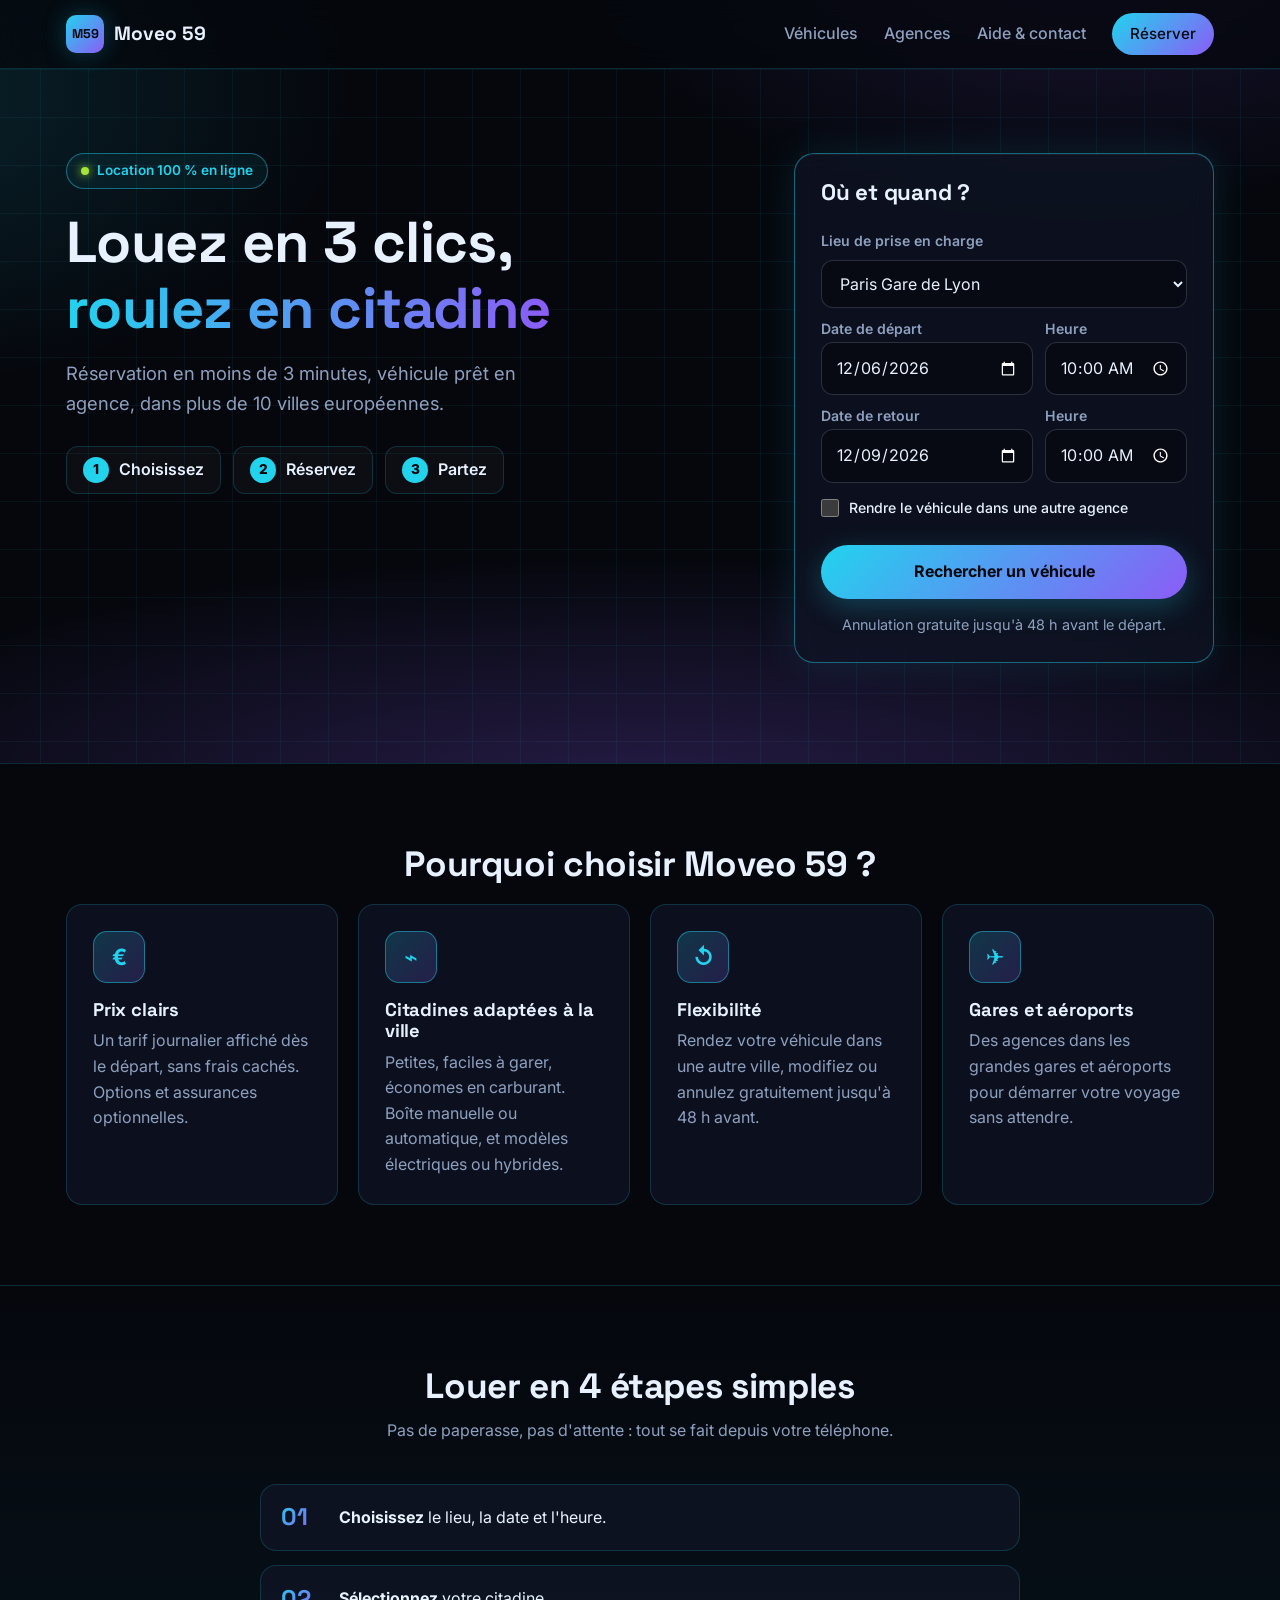
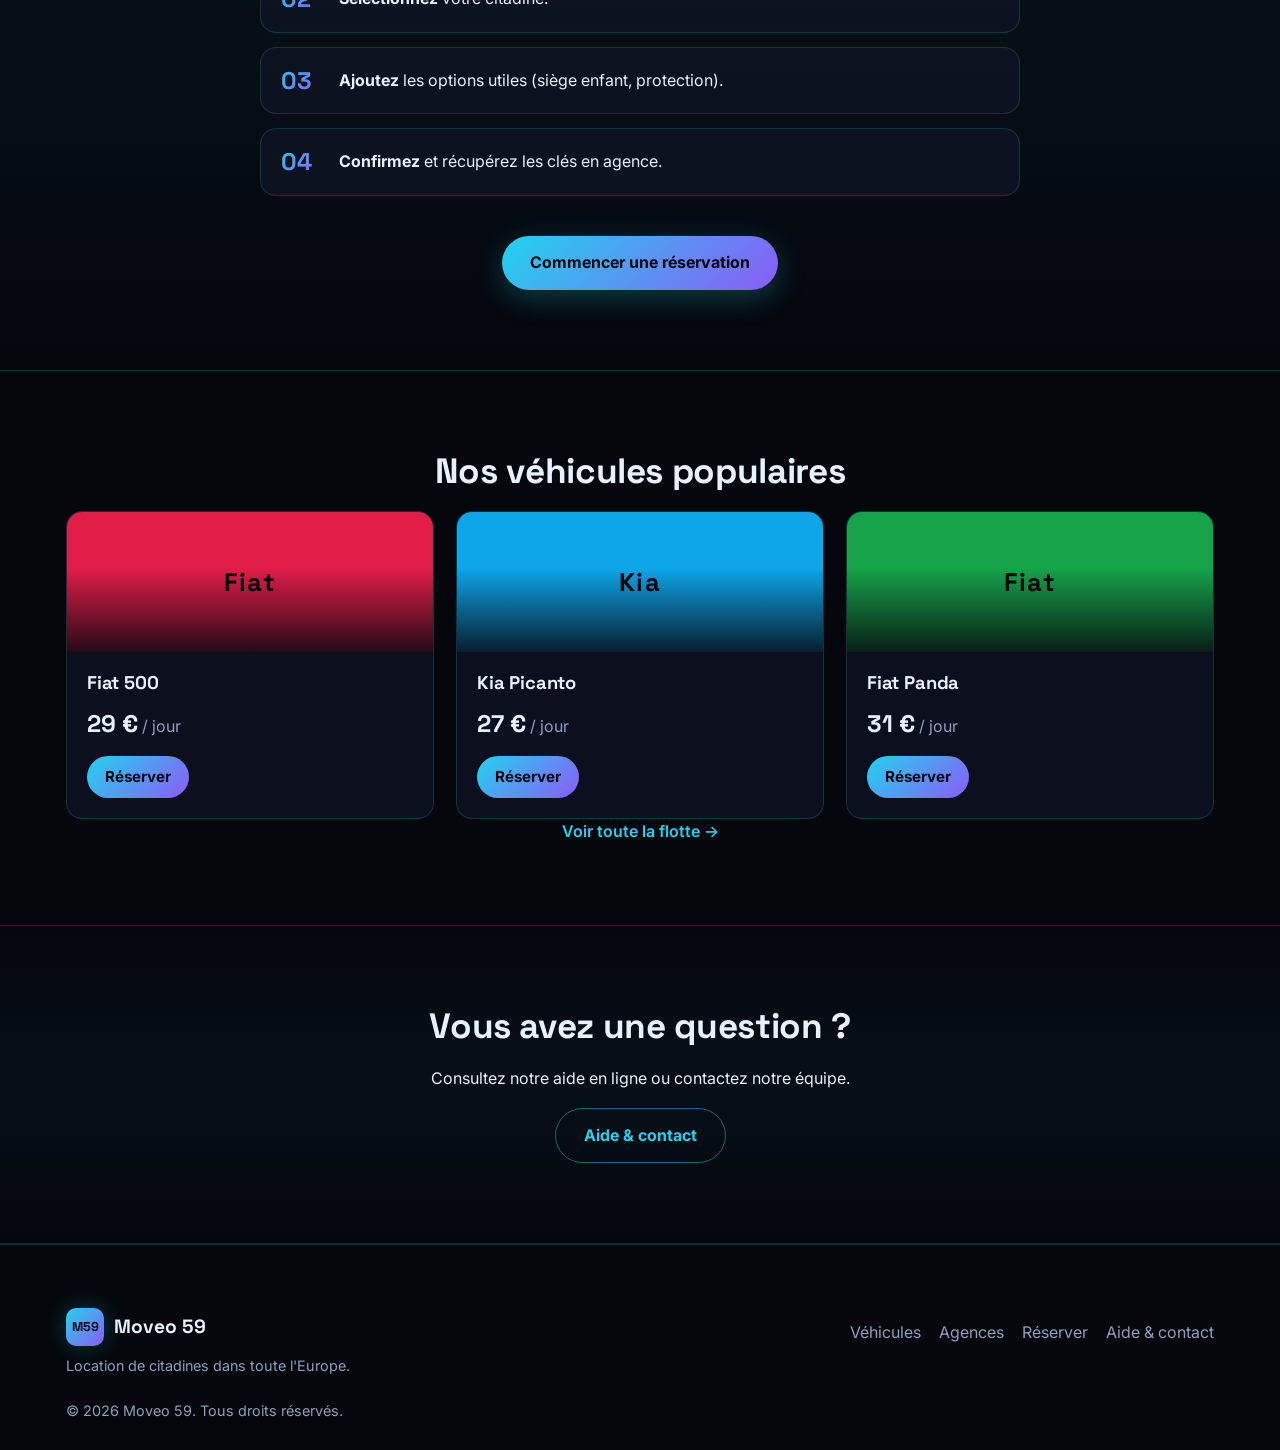
==== commit e677109f: "Refait le style du site en thème futuriste et simple Fond sombre avec grille et halos lumineux, acce" ====
--- a/index.html
+++ b/index.html
@@ -5,6 +5,9 @@
   <meta name="viewport" content="width=device-width, initial-scale=1">
   <meta name="description" content="Moveo 59 : location de véhicules citadins dans toute l'Europe. Réservez en quelques clics, récupérez votre voiture en agence ou à l'aéroport.">
   <title>Moveo 59 — Location de citadines en Europe</title>
+  <link rel="preconnect" href="https://fonts.googleapis.com">
+  <link rel="preconnect" href="https://fonts.gstatic.com" crossorigin>
+  <link href="https://fonts.googleapis.com/css2?family=Inter:wght@400;500;600;700&family=Space+Grotesk:wght@500;700&display=swap" rel="stylesheet">
   <link rel="stylesheet" href="css/style.css">
 </head>
 <body>
@@ -27,8 +30,14 @@
     <section class="hero">
       <div class="container hero-grid">
         <div class="hero-texte">
-          <h1>Louez une citadine, partout en Europe</h1>
-          <p class="lead">Petite, économique et facile à garer. Réservez en ligne en moins de 3 minutes, dans plus de 10 villes européennes.</p>
+          <span class="badge">Location 100 % en ligne</span>
+          <h1>Louez en 3 clics,<br><span class="accent">roulez en citadine</span></h1>
+          <p class="lead">Réservation en moins de 3 minutes, véhicule prêt en agence, dans plus de 10 villes européennes.</p>
+          <ul class="etapes-rapides">
+            <li><span>1</span> Choisissez</li>
+            <li><span>2</span> Réservez</li>
+            <li><span>3</span> Partez</li>
+          </ul>
         </div>
 
         <form id="form-recherche" class="recherche" aria-label="Rechercher un véhicule">
@@ -105,7 +114,8 @@
 
     <section class="section alt">
       <div class="container">
-        <h2 class="centre">Réserver en 4 étapes</h2>
+        <h2 class="centre">Louer en 4 étapes simples</h2>
+        <p class="sous-titre">Pas de paperasse, pas d'attente : tout se fait depuis votre téléphone.</p>
         <ol class="etapes-liste">
           <li><strong>Choisissez</strong> le lieu, la date et l'heure.</li>
           <li><strong>Sélectionnez</strong> votre citadine.</li>
--- a/css/style.css
+++ b/css/style.css
@@ -1,44 +1,51 @@
+/* ==========================================================
+   Moveo 59 — thème futuriste, simple et lisible
+   ========================================================== */
+
 :root {
-  --c-primary: #0f766e;
-  --c-primary-dark: #0b5d57;
-  --c-accent: #f59e0b;
-  --c-text: #1f2937;
-  --c-muted: #6b7280;
-  --c-bg: #ffffff;
-  --c-bg-alt: #f5f7f8;
-  --c-border: #dfe3e6;
-  --c-danger: #b91c1c;
-  --radius: 12px;
-  --shadow: 0 6px 20px rgba(15, 23, 42, 0.08);
-}
-
-@media (prefers-color-scheme: dark) {
-  :root:not([data-theme="light"]) {
-    --c-text: #f3f4f6;
-    --c-muted: #9ca3af;
-    --c-bg: #0f172a;
-    --c-bg-alt: #111c2e;
-    --c-border: #334155;
-    --shadow: 0 6px 20px rgba(0, 0, 0, 0.4);
-  }
+  --bg: #05070d;
+  --bg-2: #0a0e18;
+  --surface: rgba(16, 22, 38, 0.72);
+  --surface-solid: #101626;
+  --border: rgba(34, 211, 238, 0.18);
+  --border-strong: rgba(34, 211, 238, 0.45);
+  --text: #e8f1ff;
+  --muted: #8ea0bf;
+  --cyan: #22d3ee;
+  --violet: #8b5cf6;
+  --lime: #a3e635;
+  --danger: #f87171;
+  --radius: 16px;
+  --glow: 0 0 24px rgba(34, 211, 238, 0.25);
+  --font-title: "Space Grotesk", system-ui, sans-serif;
+  --font-body: "Inter", system-ui, -apple-system, "Segoe UI", Roboto, sans-serif;
 }
 
 * { box-sizing: border-box; }
-
 [hidden] { display: none !important; }
 
-html { scroll-behavior: smooth; scroll-padding-top: 80px; }
+html {
+  color-scheme: dark;
+  scroll-behavior: smooth;
+  scroll-padding-top: 88px;
+}
 
 body {
   margin: 0;
-  font-family: system-ui, -apple-system, "Segoe UI", Roboto, Helvetica, Arial, sans-serif;
+  font-family: var(--font-body);
   font-size: 16px;
   line-height: 1.6;
-  color: var(--c-text);
-  background: var(--c-bg);
+  color: var(--text);
+  background:
+    radial-gradient(900px 500px at 85% -10%, rgba(139, 92, 246, 0.18), transparent 60%),
+    radial-gradient(800px 500px at -10% 10%, rgba(34, 211, 238, 0.14), transparent 60%),
+    var(--bg);
+  background-attachment: fixed;
+  min-height: 100vh;
 }
 
 img { max-width: 100%; display: block; }
+a { color: var(--cyan); }
 
 .container {
   width: 100%;
@@ -49,69 +56,79 @@
 
 .narrow { max-width: 760px; }
 .centre { text-align: center; }
-.petit { font-size: 0.9rem; color: var(--c-muted); }
-
-h1, h2, h3 { line-height: 1.25; }
-h2 { font-size: clamp(1.5rem, 3.5vw, 2rem); margin: 0 0 20px; }
-h3 { font-size: 1.1rem; margin: 0 0 8px; }
+.petit { font-size: 0.9rem; color: var(--muted); }
+
+h1, h2, h3 {
+  font-family: var(--font-title);
+  line-height: 1.15;
+  letter-spacing: -0.01em;
+  color: var(--text);
+}
+h2 { font-size: clamp(1.6rem, 3.6vw, 2.2rem); margin: 0 0 20px; }
+h3 { font-size: 1.15rem; margin: 0 0 8px; }
 
 /* ---------- En-tête ---------- */
 .site-header {
   position: sticky;
   top: 0;
   z-index: 100;
-  background: var(--c-bg);
-  border-bottom: 1px solid var(--c-border);
+  background: rgba(5, 7, 13, 0.72);
+  backdrop-filter: blur(14px);
+  -webkit-backdrop-filter: blur(14px);
+  border-bottom: 1px solid var(--border);
 }
 
 .header-inner {
   display: flex;
   align-items: center;
   justify-content: space-between;
-  height: 64px;
+  height: 68px;
 }
 
 .logo {
   display: inline-flex;
   align-items: center;
-  gap: 8px;
+  gap: 10px;
+  font-family: var(--font-title);
   font-weight: 700;
   font-size: 1.2rem;
-  color: var(--c-text);
+  color: var(--text);
   text-decoration: none;
 }
 
 .logo-mark {
   display: inline-grid;
   place-items: center;
-  width: 36px;
-  height: 36px;
-  border-radius: 8px;
-  background: var(--c-primary);
-  color: #fff;
+  width: 38px;
+  height: 38px;
+  border-radius: 10px;
+  background: linear-gradient(135deg, var(--cyan), var(--violet));
+  color: #05070d;
   font-size: 0.8rem;
   font-weight: 800;
+  box-shadow: var(--glow);
 }
 
 .main-nav { display: none; }
 
 .main-nav a {
-  color: var(--c-text);
+  color: var(--muted);
   text-decoration: none;
-  margin-left: 24px;
+  margin-left: 26px;
   font-weight: 500;
+  transition: color 0.2s;
 }
 
 .main-nav a:hover,
 .main-nav a:focus-visible,
-.main-nav a.active { color: var(--c-primary); }
+.main-nav a.active { color: var(--cyan); }
 
 .main-nav .nav-cta {
-  color: #fff;
-  margin-left: 24px;
-}
-
-.main-nav .nav-cta:hover { color: #fff; }
+  color: #05070d;
+  margin-left: 26px;
+}
+
+.main-nav .nav-cta:hover { color: #05070d; }
 
 .menu-toggle {
   display: flex;
@@ -127,7 +144,8 @@
   display: block;
   width: 24px;
   height: 2px;
-  background: var(--c-text);
+  background: var(--cyan);
+  box-shadow: 0 0 8px var(--cyan);
   transition: transform 0.2s, opacity 0.2s;
 }
 
@@ -139,114 +157,202 @@
   display: flex;
   flex-direction: column;
   position: absolute;
-  top: 64px;
+  top: 68px;
   left: 0;
   right: 0;
-  background: var(--c-bg);
-  border-bottom: 1px solid var(--c-border);
-  padding: 8px 16px 16px;
-  box-shadow: var(--shadow);
+  background: rgba(5, 7, 13, 0.96);
+  backdrop-filter: blur(14px);
+  border-bottom: 1px solid var(--border);
+  padding: 8px 16px 18px;
 }
 
 .main-nav.open a {
   margin: 0;
-  padding: 12px 0;
-  border-top: 1px solid var(--c-border);
+  padding: 14px 0;
+  border-top: 1px solid var(--border);
+  color: var(--text);
 }
 
 .main-nav.open .nav-cta {
-  margin-top: 12px;
+  margin-top: 14px;
   border: 0;
   text-align: center;
+  color: #05070d;
 }
 
 /* ---------- Boutons ---------- */
 .btn {
   display: inline-block;
-  padding: 12px 26px;
-  background: var(--c-primary);
-  color: #fff;
+  padding: 14px 28px;
+  background: linear-gradient(135deg, var(--cyan), var(--violet));
+  color: #05070d;
   border: 0;
   border-radius: 999px;
   font: inherit;
-  font-weight: 600;
+  font-weight: 700;
   text-decoration: none;
   text-align: center;
   cursor: pointer;
-  transition: background 0.15s, transform 0.15s, box-shadow 0.15s;
+  box-shadow: 0 8px 28px rgba(34, 211, 238, 0.25);
+  transition: transform 0.2s, box-shadow 0.2s, filter 0.2s;
 }
 
 .btn:hover,
 .btn:focus-visible {
-  background: var(--c-primary-dark);
-  transform: translateY(-1px);
-  box-shadow: var(--shadow);
-}
-
-.btn-small { padding: 8px 16px; font-size: 0.95rem; }
+  transform: translateY(-2px);
+  box-shadow: 0 12px 36px rgba(139, 92, 246, 0.35);
+  filter: brightness(1.08);
+  color: #05070d;
+}
+
+.btn-small { padding: 9px 18px; font-size: 0.95rem; box-shadow: none; }
 .btn-block { display: block; width: 100%; }
 
 .btn-secondaire {
   background: transparent;
-  color: var(--c-primary);
-  border: 2px solid var(--c-primary);
+  color: var(--cyan);
+  border: 1px solid var(--border-strong);
+  box-shadow: none;
 }
 
 .btn-secondaire:hover,
 .btn-secondaire:focus-visible {
-  background: var(--c-primary);
-  color: #fff;
+  background: rgba(34, 211, 238, 0.1);
+  color: var(--cyan);
+  box-shadow: var(--glow);
 }
 
 .btn-lien {
-  color: var(--c-primary);
+  color: var(--cyan);
   font-weight: 600;
   text-decoration: none;
 }
 
-.btn-lien:hover { text-decoration: underline; }
+.btn-lien:hover { text-shadow: 0 0 12px var(--cyan); }
 
 /* ---------- Accueil ---------- */
 .hero {
-  padding: 56px 0 72px;
-  background: linear-gradient(160deg, #0f766e 0%, #0f3b5c 100%);
-  color: #fff;
-}
-
-.hero .lead { color: rgba(255, 255, 255, 0.88); }
-.hero h1 { color: #fff; }
+  position: relative;
+  padding: 64px 0 80px;
+  overflow: hidden;
+  border-bottom: 1px solid var(--border);
+  background-image:
+    linear-gradient(rgba(34, 211, 238, 0.06) 1px, transparent 1px),
+    linear-gradient(90deg, rgba(34, 211, 238, 0.06) 1px, transparent 1px);
+  background-size: 48px 48px;
+  background-position: center top;
+}
+
+.hero::after {
+  content: "";
+  position: absolute;
+  inset: auto -20% -40% -20%;
+  height: 70%;
+  background: radial-gradient(closest-side, rgba(139, 92, 246, 0.25), transparent);
+  pointer-events: none;
+}
 
 .hero-grid {
-  display: grid;
-  gap: 32px;
+  position: relative;
+  z-index: 1;
+  display: grid;
+  gap: 40px;
   grid-template-columns: 1fr;
   align-items: start;
 }
 
+.badge {
+  display: inline-flex;
+  align-items: center;
+  gap: 8px;
+  padding: 6px 14px;
+  border: 1px solid var(--border-strong);
+  border-radius: 999px;
+  color: var(--cyan);
+  font-size: 0.85rem;
+  font-weight: 600;
+  background: rgba(34, 211, 238, 0.06);
+  margin-bottom: 20px;
+}
+
+.badge::before {
+  content: "";
+  width: 8px;
+  height: 8px;
+  border-radius: 50%;
+  background: var(--lime);
+  box-shadow: 0 0 10px var(--lime);
+}
+
 .hero h1 {
-  font-size: clamp(2rem, 5vw, 3.2rem);
-  margin: 0 0 16px;
-}
-
-.lead {
+  font-size: clamp(2.2rem, 5.5vw, 3.6rem);
+  margin: 0 0 18px;
+}
+
+.hero h1 .accent {
+  background: linear-gradient(90deg, var(--cyan), var(--violet));
+  -webkit-background-clip: text;
+  background-clip: text;
+  color: transparent;
+}
+
+.hero .lead {
+  color: var(--muted);
   font-size: 1.15rem;
-  color: var(--c-muted);
-  margin: 0 0 16px;
+  max-width: 520px;
+  margin: 0 0 28px;
+}
+
+.hero .lead { color: var(--muted); }
+
+.etapes-rapides {
+  list-style: none;
+  padding: 0;
+  margin: 0;
+  display: flex;
+  flex-wrap: wrap;
+  gap: 12px;
+}
+
+.etapes-rapides li {
+  display: flex;
+  align-items: center;
+  gap: 10px;
+  font-weight: 600;
+  padding: 10px 16px;
+  border-radius: 12px;
+  background: rgba(255, 255, 255, 0.03);
+  border: 1px solid var(--border);
+}
+
+.etapes-rapides span {
+  display: grid;
+  place-items: center;
+  width: 26px;
+  height: 26px;
+  border-radius: 50%;
+  background: var(--cyan);
+  color: #05070d;
+  font-size: 0.85rem;
+  font-weight: 800;
 }
 
 .recherche {
-  color: var(--c-text);
-  background: var(--c-bg);
-  border: 1px solid var(--c-border);
-  border-radius: var(--radius);
-  box-shadow: var(--shadow);
-  padding: 24px;
+  color: var(--text);
+  background: var(--surface);
+  backdrop-filter: blur(16px);
+  -webkit-backdrop-filter: blur(16px);
+  border: 1px solid var(--border-strong);
+  border-radius: 20px;
+  box-shadow: 0 0 40px rgba(34, 211, 238, 0.12), inset 0 1px 0 rgba(255, 255, 255, 0.05);
+  padding: 26px;
   display: flex;
   flex-direction: column;
   gap: 8px;
-}
-
-.recherche h2 { font-size: 1.35rem; margin-bottom: 8px; }
+  min-width: 0;
+}
+
+.recherche h2 { font-size: 1.4rem; margin-bottom: 10px; }
 
 .ligne-2 {
   display: grid;
@@ -264,181 +370,239 @@
 
 label {
   font-weight: 600;
-  font-size: 0.92rem;
+  font-size: 0.88rem;
+  color: var(--muted);
   margin-top: 6px;
 }
 
 input, select, textarea {
   font: inherit;
   width: 100%;
-  padding: 11px 12px;
-  border: 1px solid var(--c-border);
-  border-radius: 8px;
-  background: var(--c-bg);
-  color: var(--c-text);
-}
+  padding: 12px 14px;
+  border: 1px solid rgba(142, 160, 191, 0.25);
+  border-radius: 12px;
+  background: rgba(5, 7, 13, 0.6);
+  color: var(--text);
+  color-scheme: dark;
+  transition: border-color 0.2s, box-shadow 0.2s;
+}
+
+input::placeholder { color: #55637d; }
 
 input:focus, select:focus, textarea:focus {
-  outline: 2px solid var(--c-primary);
-  outline-offset: 1px;
-}
+  outline: none;
+  border-color: var(--cyan);
+  box-shadow: 0 0 0 3px rgba(34, 211, 238, 0.18);
+}
+
+select option, select optgroup { background: var(--surface-solid); color: var(--text); }
 
 .checkbox {
   display: flex;
   align-items: center;
-  gap: 8px;
+  gap: 10px;
   font-weight: 500;
+  color: var(--text);
   margin: 6px 0;
 }
 
-.checkbox input { width: auto; }
-
-.recherche .btn { margin-top: 10px; }
-
-.recherche .petit { margin: 4px 0 0; text-align: center; }
-
-.section { padding: 72px 0; }
-.section.alt { background: var(--c-bg-alt); }
+.checkbox input {
+  width: 18px;
+  height: 18px;
+  margin: 0;
+  accent-color: var(--cyan);
+  flex-shrink: 0;
+}
+
+.recherche .btn { margin-top: 12px; }
+
+.recherche .petit { margin: 6px 0 0; text-align: center; }
+
+.section { padding: 80px 0; position: relative; }
+.section.alt {
+  background: linear-gradient(180deg, transparent, rgba(34, 211, 238, 0.04), transparent);
+  border-top: 1px solid var(--border);
+  border-bottom: 1px solid var(--border);
+}
+
+.section .sous-titre {
+  color: var(--muted);
+  margin: -8px auto 40px;
+  max-width: 560px;
+  text-align: center;
+}
 
 .atouts {
   display: grid;
-  gap: 24px;
+  gap: 20px;
   grid-template-columns: 1fr;
 }
 
 .atout {
-  padding: 24px;
-  background: var(--c-bg);
-  border: 1px solid var(--c-border);
+  padding: 26px;
+  background: var(--surface);
+  border: 1px solid var(--border);
   border-radius: var(--radius);
+  transition: border-color 0.25s, transform 0.25s, box-shadow 0.25s;
+}
+
+.atout:hover {
+  border-color: var(--border-strong);
+  transform: translateY(-4px);
+  box-shadow: var(--glow);
 }
 
 .icone {
   display: grid;
   place-items: center;
-  width: 48px;
-  height: 48px;
-  border-radius: 12px;
-  background: #ccfbf1;
-  color: var(--c-primary-dark);
+  width: 52px;
+  height: 52px;
+  border-radius: 14px;
+  background: linear-gradient(135deg, rgba(34, 211, 238, 0.2), rgba(139, 92, 246, 0.2));
+  border: 1px solid var(--border-strong);
+  color: var(--cyan);
   font-size: 1.4rem;
   font-weight: 700;
-  margin-bottom: 14px;
-}
-
-.atout p { margin: 0; color: var(--c-muted); }
+  margin-bottom: 16px;
+}
+
+.atout p { margin: 0; color: var(--muted); }
 
 .etapes-liste {
-  max-width: 720px;
-  margin: 0 auto 32px;
-  padding-left: 0;
+  max-width: 760px;
+  margin: 0 auto 40px;
+  padding: 0;
   list-style: none;
   counter-reset: etape;
+  display: grid;
+  gap: 14px;
 }
 
 .etapes-liste li {
   counter-increment: etape;
   position: relative;
-  padding: 14px 16px 14px 60px;
-  margin-bottom: 12px;
-  background: var(--c-bg);
-  border: 1px solid var(--c-border);
+  padding: 20px 20px 20px 78px;
+  background: var(--surface);
+  border: 1px solid var(--border);
   border-radius: var(--radius);
 }
 
 .etapes-liste li::before {
-  content: counter(etape);
+  content: counter(etape, decimal-leading-zero);
   position: absolute;
-  left: 16px;
+  left: 20px;
   top: 50%;
   transform: translateY(-50%);
-  width: 28px;
-  height: 28px;
-  border-radius: 50%;
-  background: var(--c-primary);
-  color: #fff;
+  font-family: var(--font-title);
+  font-size: 1.5rem;
   font-weight: 700;
-  display: grid;
-  place-items: center;
-  font-size: 0.9rem;
+  background: linear-gradient(135deg, var(--cyan), var(--violet));
+  -webkit-background-clip: text;
+  background-clip: text;
+  color: transparent;
 }
 
 /* ---------- Pages intérieures ---------- */
 .page-titre {
-  padding: 48px 0 32px;
-  background: var(--c-bg-alt);
-  border-bottom: 1px solid var(--c-border);
-}
-
-.page-titre h1 { font-size: clamp(1.8rem, 4vw, 2.5rem); margin: 0 0 8px; }
-.page-titre .lead { margin: 0; }
+  padding: 64px 0 40px;
+  border-bottom: 1px solid var(--border);
+  background-image: linear-gradient(rgba(34, 211, 238, 0.05) 1px, transparent 1px),
+                    linear-gradient(90deg, rgba(34, 211, 238, 0.05) 1px, transparent 1px);
+  background-size: 48px 48px;
+}
+
+.page-titre h1 { font-size: clamp(2rem, 4.5vw, 2.8rem); margin: 0 0 10px; }
+.page-titre .lead { margin: 0; color: var(--muted); }
 
 .filtres {
   display: grid;
-  gap: 12px;
+  gap: 14px;
   grid-template-columns: 1fr;
   align-items: end;
-  margin-bottom: 28px;
+  margin-bottom: 32px;
+  padding: 18px;
+  background: var(--surface);
+  border: 1px solid var(--border);
+  border-radius: var(--radius);
 }
 
 .filtres > div { display: flex; flex-direction: column; }
-
-.filtres label { margin-top: 0; margin-bottom: 4px; }
-
-.champ-large { grid-column: auto; }
+.filtres label { margin-top: 0; margin-bottom: 6px; }
 
 .compteur {
   margin: 0;
-  color: var(--c-muted);
-  font-weight: 500;
+  color: var(--cyan);
+  font-weight: 600;
   align-self: center;
 }
 
 .vide {
   grid-column: 1 / -1;
-  color: var(--c-muted);
+  color: var(--muted);
   text-align: center;
-  padding: 32px 0;
-}
-
-/* ---------- Cartes véhicules ---------- */
+  padding: 40px 0;
+}
+
+/* ---------- Cartes véhicules et agences ---------- */
 .grille-vehicules,
 .grille-agences {
   display: grid;
-  gap: 20px;
+  gap: 22px;
   grid-template-columns: 1fr;
 }
 
 .vehicule-card,
 .agence-card {
-  background: var(--c-bg);
-  border: 1px solid var(--c-border);
+  background: var(--surface);
+  border: 1px solid var(--border);
   border-radius: var(--radius);
   overflow: hidden;
-  box-shadow: var(--shadow);
   display: flex;
   flex-direction: column;
-}
-
-.agence-card { padding: 20px; }
-.agence-card p { color: var(--c-muted); margin: 0 0 8px; }
+  transition: border-color 0.25s, transform 0.25s, box-shadow 0.25s;
+}
+
+.vehicule-card:hover,
+.agence-card:hover {
+  border-color: var(--border-strong);
+  transform: translateY(-4px);
+  box-shadow: var(--glow);
+}
+
+.agence-card { padding: 22px; }
+.agence-card h3 { color: var(--text); }
+.agence-card p { color: var(--muted); margin: 0 0 10px; }
 .agence-card .btn { margin-top: auto; align-self: flex-start; }
 
 .vehicule-visuel {
-  height: 130px;
+  position: relative;
+  height: 140px;
   display: grid;
   place-items: center;
-  color: #fff;
-  font-weight: 800;
-  font-size: 1.4rem;
-  letter-spacing: 0.02em;
-}
+  color: #05070d;
+  font-family: var(--font-title);
+  font-weight: 700;
+  font-size: 1.6rem;
+  letter-spacing: 0.04em;
+  background-image: linear-gradient(rgba(5, 7, 13, 0.15) 1px, transparent 1px),
+                    linear-gradient(90deg, rgba(5, 7, 13, 0.15) 1px, transparent 1px);
+  background-size: 22px 22px;
+}
+
+.vehicule-visuel::after {
+  content: "";
+  position: absolute;
+  inset: 0;
+  background: linear-gradient(180deg, transparent 40%, rgba(5, 7, 13, 0.85));
+}
+
+.vehicule-visuel span { position: relative; z-index: 1; }
 
 .vehicule-corps {
-  padding: 18px;
+  padding: 20px;
   display: flex;
   flex-direction: column;
-  gap: 10px;
+  gap: 12px;
   flex: 1;
 }
 
@@ -454,56 +618,60 @@
 }
 
 .specs li {
-  font-size: 0.85rem;
-  padding: 3px 10px;
+  font-size: 0.82rem;
+  padding: 4px 10px;
   border-radius: 999px;
-  background: var(--c-bg-alt);
-  border: 1px solid var(--c-border);
-  color: var(--c-muted);
-}
-
-.vehicule-prix { font-size: 1.05rem; color: var(--c-muted); }
-.vehicule-prix strong { color: var(--c-text); font-size: 1.3rem; }
+  background: rgba(34, 211, 238, 0.08);
+  border: 1px solid rgba(34, 211, 238, 0.2);
+  color: var(--muted);
+}
+
+.vehicule-prix { color: var(--muted); }
+.vehicule-prix strong {
+  color: var(--text);
+  font-family: var(--font-title);
+  font-size: 1.5rem;
+}
 
 .vehicule-corps .btn { margin-top: auto; align-self: flex-start; }
 
-/* ---------- Avantages des pages / FAQ / contact ---------- */
-.faq { display: flex; flex-direction: column; gap: 10px; }
+/* ---------- FAQ / contact ---------- */
+.faq { display: flex; flex-direction: column; gap: 12px; }
 
 .faq-item {
-  border: 1px solid var(--c-border);
-  border-radius: var(--radius);
-  background: var(--c-bg);
+  border: 1px solid var(--border);
+  border-radius: 14px;
+  background: var(--surface);
   overflow: hidden;
 }
 
 .faq-question {
   width: 100%;
   text-align: left;
-  padding: 16px 18px;
+  padding: 18px 20px;
   background: none;
   border: 0;
   font: inherit;
   font-weight: 600;
-  color: var(--c-text);
+  color: var(--text);
   cursor: pointer;
 }
 
 .faq-question::after {
   content: "+";
   float: right;
-  font-size: 1.2rem;
-  color: var(--c-primary);
+  font-size: 1.3rem;
+  color: var(--cyan);
 }
 
 .faq-question[aria-expanded="true"]::after { content: "−"; }
 
-.faq-reponse { padding: 0 18px 16px; color: var(--c-muted); }
+.faq-reponse { padding: 0 20px 18px; color: var(--muted); }
 .faq-reponse p { margin: 0; }
 
 .deux-colonnes {
   display: grid;
-  gap: 40px;
+  gap: 48px;
   grid-template-columns: 1fr;
 }
 
@@ -513,13 +681,21 @@
   gap: 8px;
 }
 
-.formulaire-client .btn { align-self: flex-start; margin-top: 12px; }
-
-.statut { margin: 8px 0 0; color: var(--c-primary); font-weight: 600; min-height: 1.5em; }
-
-.coordonnees { margin-top: 32px; }
-.coordonnees h3 { margin-top: 16px; }
-.coordonnees p { margin: 0; color: var(--c-muted); }
+.formulaire-client .btn { align-self: flex-start; margin-top: 14px; }
+
+.statut { margin: 10px 0 0; color: var(--lime); font-weight: 600; min-height: 1.5em; }
+
+.coordonnees {
+  margin-top: 32px;
+  padding: 22px;
+  border: 1px solid var(--border);
+  border-radius: var(--radius);
+  background: var(--surface);
+}
+.coordonnees h3 { margin-top: 14px; }
+.coordonnees h3:first-child { margin-top: 0; }
+.coordonnees p { margin: 0; color: var(--muted); }
+.coordonnees strong { color: var(--text); }
 
 /* ---------- Réservation ---------- */
 .progression {
@@ -528,160 +704,185 @@
   gap: 8px;
   padding: 0;
   margin: 0 0 28px;
-  counter-reset: pas;
   flex-wrap: wrap;
 }
 
 .progression li {
   flex: 1 1 140px;
-  counter-increment: pas;
-  padding: 10px 12px;
-  border-radius: 8px;
-  border: 1px solid var(--c-border);
-  color: var(--c-muted);
+  padding: 11px 14px;
+  border-radius: 12px;
+  border: 1px solid var(--border);
+  color: var(--muted);
   font-size: 0.9rem;
   font-weight: 600;
-  background: var(--c-bg);
-}
-
-.progression li::before { content: counter(pas) ". "; }
+  background: rgba(255, 255, 255, 0.02);
+}
 
 .progression li.actif {
-  border-color: var(--c-primary);
-  color: var(--c-primary);
+  border-color: var(--cyan);
+  color: var(--cyan);
+  background: rgba(34, 211, 238, 0.08);
+  box-shadow: var(--glow);
 }
 
 .etape {
-  background: var(--c-bg);
-  border: 1px solid var(--c-border);
-  border-radius: var(--radius);
-  padding: 24px;
-  box-shadow: var(--shadow);
+  background: var(--surface);
+  backdrop-filter: blur(16px);
+  -webkit-backdrop-filter: blur(16px);
+  border: 1px solid var(--border);
+  border-radius: 20px;
+  padding: 26px;
   display: flex;
   flex-direction: column;
   gap: 8px;
 }
 
-.titre-etape { margin: 0 0 8px; font-size: 1.3rem; }
+.titre-etape { margin: 0 0 10px; font-size: 1.4rem; }
 
 .actions {
   display: flex;
   justify-content: space-between;
   gap: 12px;
-  margin-top: 16px;
+  margin-top: 18px;
   flex-wrap: wrap;
 }
 
-.erreur { color: var(--c-danger); font-weight: 600; margin: 8px 0 0; min-height: 1em; }
-
-.choix-liste { display: flex; flex-direction: column; gap: 10px; }
+.erreur { color: var(--danger); font-weight: 600; margin: 8px 0 0; min-height: 1em; }
+
+.choix-liste { display: flex; flex-direction: column; gap: 12px; }
 
 .choix-vehicule,
 .choix-option {
   display: flex;
-  gap: 12px;
+  gap: 14px;
   align-items: flex-start;
-  padding: 14px;
-  border: 1px solid var(--c-border);
-  border-radius: 10px;
+  padding: 16px;
+  border: 1px solid var(--border);
+  border-radius: 14px;
+  background: rgba(5, 7, 13, 0.4);
   cursor: pointer;
-}
+  transition: border-color 0.2s, box-shadow 0.2s;
+}
+
+.choix-vehicule:hover,
+.choix-option:hover { border-color: var(--border-strong); }
 
 .choix-vehicule:has(input:checked),
 .choix-option:has(input:checked) {
-  border-color: var(--c-primary);
-  background: #f0fdfa;
-}
-
-[data-theme="dark"] .choix-vehicule:has(input:checked),
-:root:not([data-theme="light"]) .choix-vehicule:has(input:checked),
-[data-theme="dark"] .choix-option:has(input:checked),
-:root:not([data-theme="light"]) .choix-option:has(input:checked) { background: #0f2a27; }
+  border-color: var(--cyan);
+  background: rgba(34, 211, 238, 0.08);
+  box-shadow: var(--glow);
+}
 
 .choix-vehicule input,
-.choix-option input { width: auto; margin-top: 4px; }
+.choix-option input {
+  width: 18px;
+  height: 18px;
+  margin-top: 4px;
+  accent-color: var(--cyan);
+  flex-shrink: 0;
+}
 
 .choix-corps { display: flex; flex-direction: column; gap: 2px; }
-.choix-corps span { color: var(--c-muted); font-size: 0.92rem; }
+.choix-corps strong { color: var(--text); }
+.choix-corps span { color: var(--muted); font-size: 0.92rem; }
 
 .recap {
-  background: var(--c-bg-alt);
-  border-radius: 10px;
-  padding: 16px;
-  margin-bottom: 16px;
-}
-
-.recap h3 { margin-bottom: 10px; }
-.recap p { margin: 4px 0; }
+  background: rgba(5, 7, 13, 0.5);
+  border: 1px solid var(--border);
+  border-radius: 14px;
+  padding: 18px;
+  margin-bottom: 18px;
+}
+
+.recap h3 { margin-bottom: 10px; color: var(--cyan); }
+.recap p { margin: 4px 0; color: var(--muted); }
+.recap p strong { color: var(--text); }
 
 .recap-lignes {
   list-style: none;
   padding: 0;
   margin: 12px 0;
-  border-top: 1px solid var(--c-border);
+  border-top: 1px solid var(--border);
 }
 
 .recap-lignes li {
   display: flex;
   justify-content: space-between;
   gap: 12px;
-  padding: 8px 0;
-  border-bottom: 1px solid var(--c-border);
+  padding: 9px 0;
+  border-bottom: 1px solid var(--border);
+  color: var(--muted);
 }
 
 .recap-total {
   display: flex;
   justify-content: space-between;
-  font-size: 1.15rem;
+  align-items: baseline;
+  font-size: 1.1rem;
   margin-top: 10px !important;
-}
-
-.note { font-size: 0.85rem; color: var(--c-muted); margin-top: 10px !important; }
+  color: var(--text) !important;
+}
+
+.recap-total strong {
+  font-family: var(--font-title);
+  font-size: 1.7rem;
+  background: linear-gradient(90deg, var(--cyan), var(--lime));
+  -webkit-background-clip: text;
+  background-clip: text;
+  color: transparent;
+}
+
+.note { font-size: 0.85rem; color: var(--muted); margin-top: 10px !important; }
+
+.erreur:empty::before { content: ""; }
 
 .confirmation {
   margin-top: 24px;
-  background: var(--c-bg);
-  border: 2px solid var(--c-primary);
-  border-radius: var(--radius);
-  padding: 28px;
+  background: var(--surface);
+  border: 1px solid var(--lime);
+  box-shadow: 0 0 40px rgba(163, 230, 53, 0.12);
+  border-radius: 20px;
+  padding: 32px;
   text-align: center;
 }
 
-.confirmation .btn { margin-top: 12px; }
+.confirmation .btn { margin-top: 14px; }
 
 /* ---------- Pied de page ---------- */
 .site-footer {
-  background: var(--c-bg-alt);
-  border-top: 1px solid var(--c-border);
-  padding: 40px 0 24px;
+  background: rgba(5, 7, 13, 0.6);
+  border-top: 1px solid var(--border);
+  padding: 44px 0 28px;
   margin-top: 0;
 }
 
 .footer-grid {
   display: grid;
-  gap: 20px;
+  gap: 22px;
   grid-template-columns: 1fr;
 }
 
 .footer-nav {
   display: flex;
   flex-wrap: wrap;
-  gap: 16px;
+  gap: 18px;
 }
 
 .footer-nav a {
-  color: var(--c-text);
+  color: var(--muted);
   text-decoration: none;
-}
-
-.footer-nav a:hover { color: var(--c-primary); text-decoration: underline; }
+  transition: color 0.2s;
+}
+
+.footer-nav a:hover { color: var(--cyan); }
 
 .site-footer .petit { margin: 0; }
+.site-footer .logo { margin-bottom: 8px; }
 
 /* ---------- Tablette et ordinateur ---------- */
 @media (min-width: 640px) {
   .filtres { grid-template-columns: 1fr 1fr auto; }
-  .filtres .champ-large { grid-column: span 1; }
   .grille-vehicules,
   .grille-agences { grid-template-columns: repeat(2, 1fr); }
   .footer-grid { grid-template-columns: 1fr auto; align-items: center; }
@@ -692,18 +893,17 @@
   .menu-toggle { display: none; }
   .main-nav { display: flex; align-items: center; }
 
-  .hero-grid { grid-template-columns: 1fr 400px; gap: 48px; }
-  .hero { padding: 72px 0 88px; }
+  .hero-grid { grid-template-columns: 1fr 420px; gap: 56px; }
+  .hero { padding: 84px 0 100px; }
 
   .atouts { grid-template-columns: repeat(4, 1fr); }
   .grille-vehicules { grid-template-columns: repeat(3, 1fr); }
   .grille-agences { grid-template-columns: repeat(3, 1fr); }
   .deux-colonnes { grid-template-columns: 1.2fr 1fr; }
-  .filtres { grid-template-columns: 1fr 1fr auto; }
   .progression li { flex: 1 1 0; }
 }
 
 @media (prefers-reduced-motion: reduce) {
   html { scroll-behavior: auto; }
-  *, *::before, *::after { transition: none !important; }
-}
+  *, *::before, *::after { transition: none !important; animation: none !important; }
+}
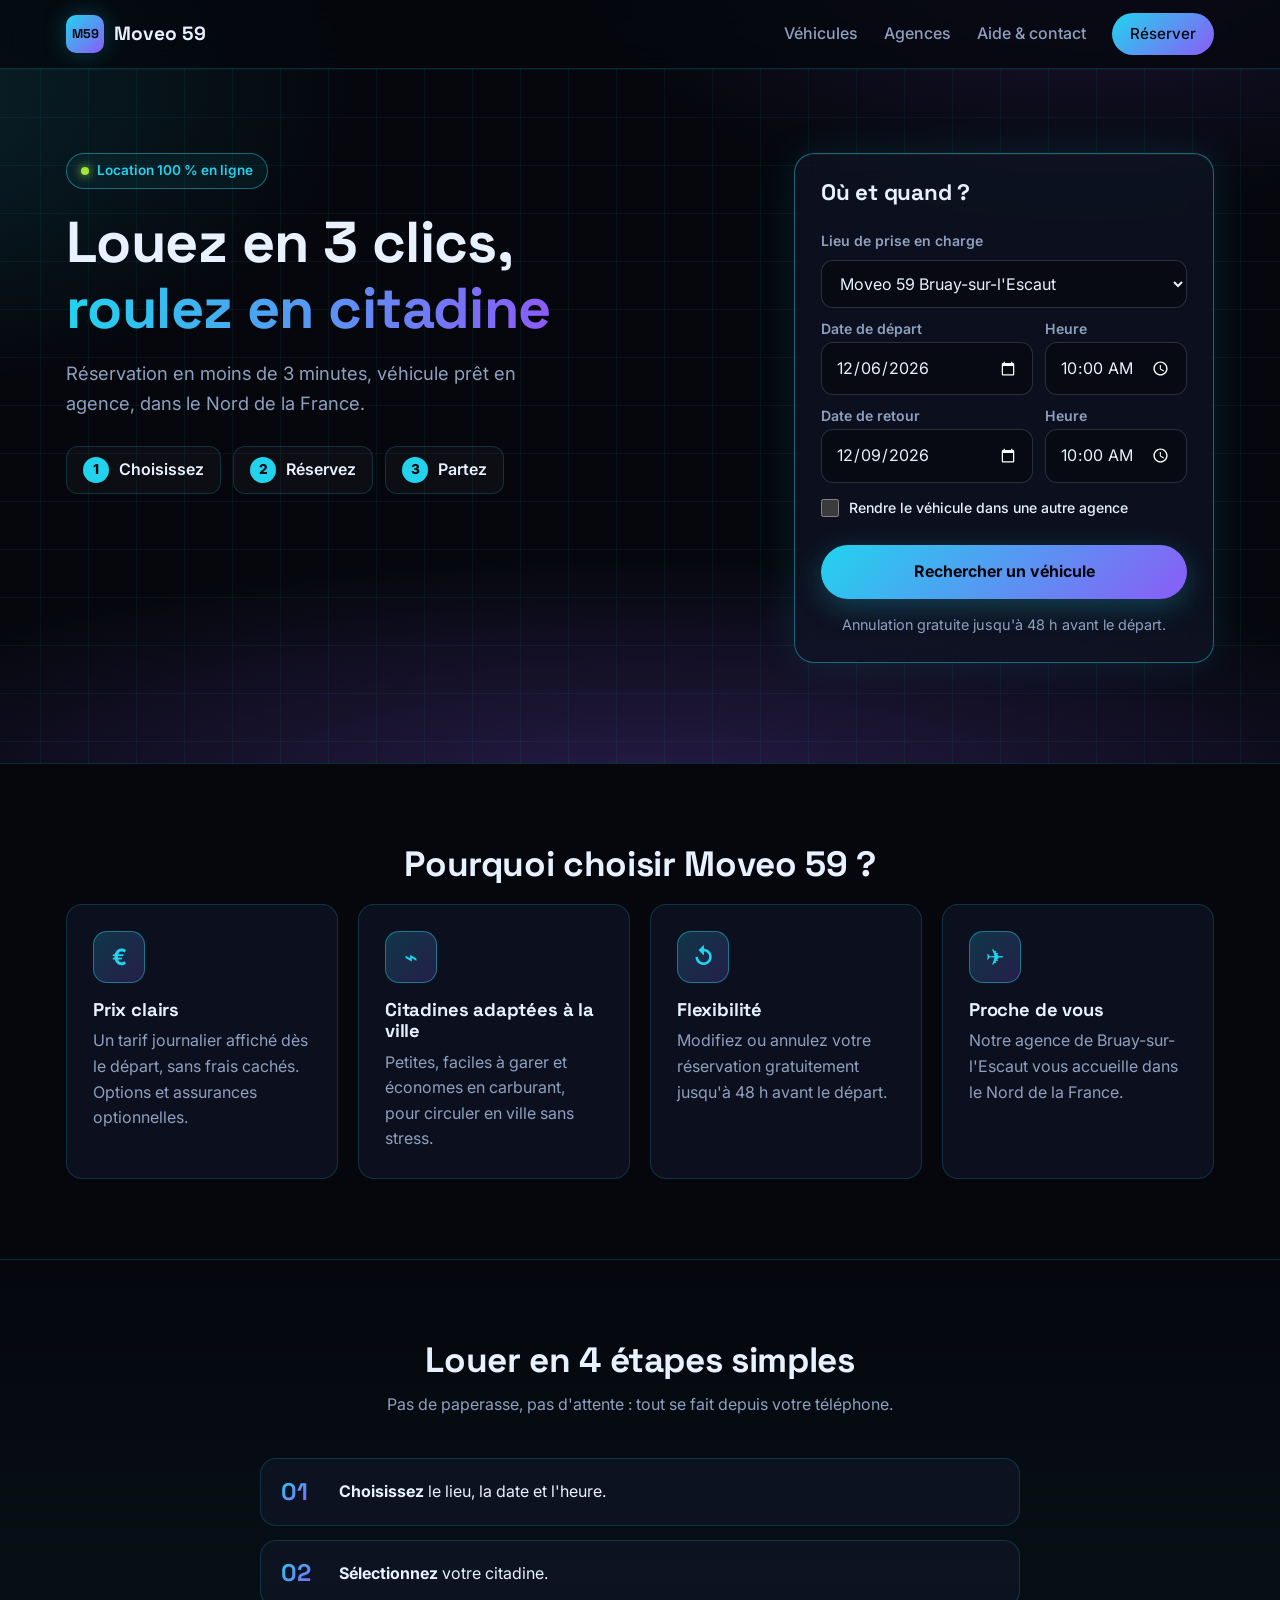
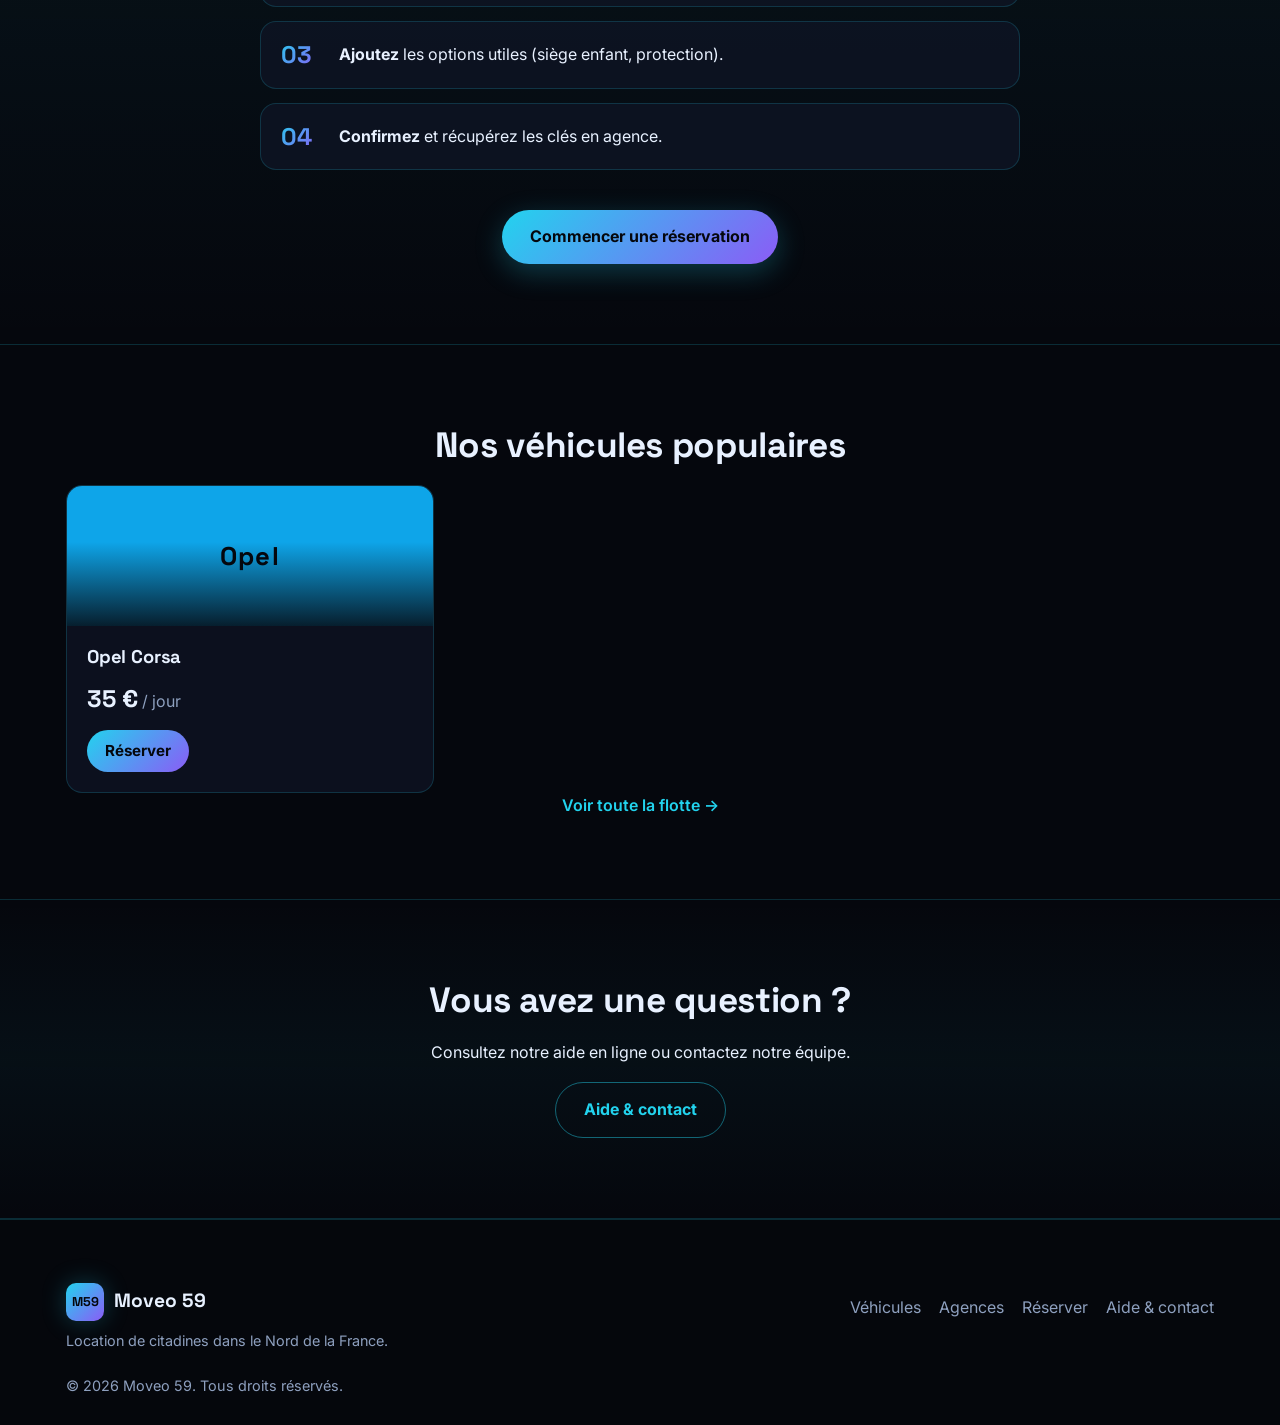
==== commit fcf2d9e8: "Recentre le site sur l'agence de Bruay-sur-l'Escaut Une seule agence (Bruay-sur-l'Escaut, Nord) et u" ====
--- a/index.html
+++ b/index.html
@@ -3,8 +3,8 @@
 <head>
   <meta charset="utf-8">
   <meta name="viewport" content="width=device-width, initial-scale=1">
-  <meta name="description" content="Moveo 59 : location de véhicules citadins dans toute l'Europe. Réservez en quelques clics, récupérez votre voiture en agence ou à l'aéroport.">
-  <title>Moveo 59 — Location de citadines en Europe</title>
+  <meta name="description" content="Moveo 59 : location de véhicules citadins dans le Nord de la France. Réservez en quelques clics, récupérez votre voiture en agence ou à l'aéroport.">
+  <title>Moveo 59 — Location de citadines dans le Nord de la France</title>
   <link rel="preconnect" href="https://fonts.googleapis.com">
   <link rel="preconnect" href="https://fonts.gstatic.com" crossorigin>
   <link href="https://fonts.googleapis.com/css2?family=Inter:wght@400;500;600;700&family=Space+Grotesk:wght@500;700&display=swap" rel="stylesheet">
@@ -32,7 +32,7 @@
         <div class="hero-texte">
           <span class="badge">Location 100 % en ligne</span>
           <h1>Louez en 3 clics,<br><span class="accent">roulez en citadine</span></h1>
-          <p class="lead">Réservation en moins de 3 minutes, véhicule prêt en agence, dans plus de 10 villes européennes.</p>
+          <p class="lead">Réservation en moins de 3 minutes, véhicule prêt en agence, dans le Nord de la France.</p>
           <ul class="etapes-rapides">
             <li><span>1</span> Choisissez</li>
             <li><span>2</span> Réservez</li>
@@ -96,17 +96,17 @@
           <div class="atout">
             <div class="icone" aria-hidden="true">⌁</div>
             <h3>Citadines adaptées à la ville</h3>
-            <p>Petites, faciles à garer, économes en carburant. Boîte manuelle ou automatique, et modèles électriques ou hybrides.</p>
+            <p>Petites, faciles à garer et économes en carburant, pour circuler en ville sans stress.</p>
           </div>
           <div class="atout">
             <div class="icone" aria-hidden="true">↺</div>
             <h3>Flexibilité</h3>
-            <p>Rendez votre véhicule dans une autre ville, modifiez ou annulez gratuitement jusqu'à 48 h avant.</p>
+            <p>Modifiez ou annulez votre réservation gratuitement jusqu'à 48 h avant le départ.</p>
           </div>
           <div class="atout">
             <div class="icone" aria-hidden="true">✈</div>
-            <h3>Gares et aéroports</h3>
-            <p>Des agences dans les grandes gares et aéroports pour démarrer votre voyage sans attendre.</p>
+            <h3>Proche de vous</h3>
+            <p>Notre agence de Bruay-sur-l'Escaut vous accueille dans le Nord de la France.</p>
           </div>
         </div>
       </div>
@@ -151,7 +151,7 @@
     <div class="container footer-grid">
       <div>
         <p class="logo"><span class="logo-mark">M59</span> Moveo 59</p>
-        <p class="petit">Location de citadines dans toute l'Europe.</p>
+        <p class="petit">Location de citadines dans le Nord de la France.</p>
       </div>
       <nav class="footer-nav" aria-label="Pied de page">
         <a href="vehicules.html">Véhicules</a>
